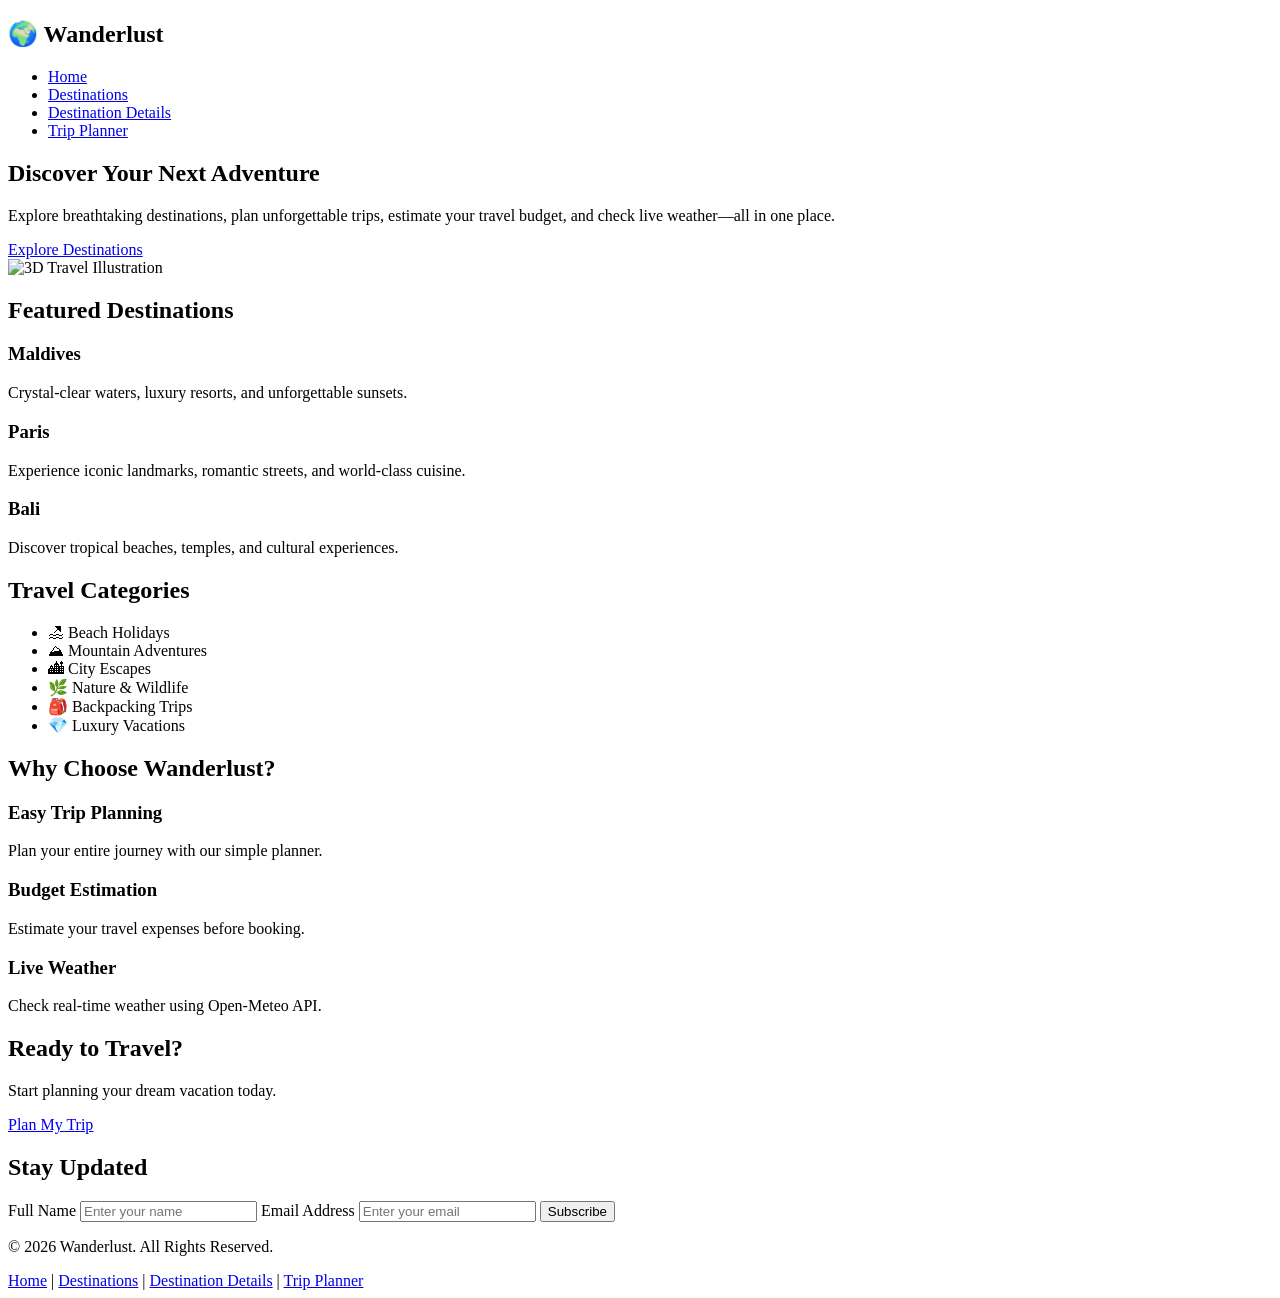
==== index.html @ df29d017 "updated the html files" ====
<!DOCTYPE html>
<html lang="en">
<head>
    <meta charset="UTF-8">
    <meta name="viewport" content="width=device-width, initial-scale=1.0">
    <title>Wanderlust | Home</title>

    <link rel="stylesheet" href="css/style.css">
    <link rel="stylesheet" href="css/home.css">
</head>

<body>

<header>
    <nav>
        <h2>🌍 Wanderlust</h2>

        <ul>
            <li><a href="index.html">Home</a></li>
            <li><a href="destinations.html">Destinations</a></li>
            <li><a href="destination.html">Destination Details</a></li>
            <li><a href="planner.html">Trip Planner</a></li>
        </ul>
    </nav>
</header>

<main>

    <!-- Hero Section -->

    <section id="hero">

        <div>

            <h1>Discover Your Next Adventure</h1>

            <p>
                Explore breathtaking destinations, plan unforgettable trips,
                estimate your travel budget, and check live weather—all in one place.
            </p>

            <a href="destinations.html">
                Explore Destinations
            </a>

        </div>

        <div>

            <!-- 3D Model Placeholder -->

            <img src="assets/images/travel-hero.png"
                alt="3D Travel Illustration">

        </div>

    </section>

    <!-- Featured Destinations -->

    <section>

        <h2>Featured Destinations</h2>

        <article>

            <h3>Maldives</h3>

            <p>
                Crystal-clear waters, luxury resorts, and unforgettable sunsets.
            </p>

        </article>

        <article>

            <h3>Paris</h3>

            <p>
                Experience iconic landmarks, romantic streets, and world-class cuisine.
            </p>

        </article>

        <article>

            <h3>Bali</h3>

            <p>
                Discover tropical beaches, temples, and cultural experiences.
            </p>

        </article>

    </section>

    <!-- Travel Categories -->

    <section>

        <h2>Travel Categories</h2>

        <ul>

            <li>🏖 Beach Holidays</li>

            <li>⛰ Mountain Adventures</li>

            <li>🏙 City Escapes</li>

            <li>🌿 Nature & Wildlife</li>

            <li>🎒 Backpacking Trips</li>

            <li>💎 Luxury Vacations</li>

        </ul>

    </section>

    <!-- Why Choose Wanderlust -->

    <section>

        <h2>Why Choose Wanderlust?</h2>

        <article>

            <h3>Easy Trip Planning</h3>

            <p>
                Plan your entire journey with our simple planner.
            </p>

        </article>

        <article>

            <h3>Budget Estimation</h3>

            <p>
                Estimate your travel expenses before booking.
            </p>

        </article>

        <article>

            <h3>Live Weather</h3>

            <p>
                Check real-time weather using Open-Meteo API.
            </p>

        </article>

    </section>

    <!-- Plan Your Trip -->

    <section>

        <h2>Ready to Travel?</h2>

        <p>
            Start planning your dream vacation today.
        </p>

        <a href="planner.html">
            Plan My Trip
        </a>

    </section>

    <!-- Newsletter -->

    <section>

        <h2>Stay Updated</h2>

        <form>

            <label for="name">
                Full Name
            </label>

            <input
                type="text"
                id="name"
                name="name"
                placeholder="Enter your name">

            <label for="email">
                Email Address
            </label>

            <input
                type="email"
                id="email"
                name="email"
                placeholder="Enter your email">

            <button type="submit">
                Subscribe
            </button>

        </form>

    </section>

</main>

<footer>

    <p>© 2026 Wanderlust. All Rights Reserved.</p>

    <nav>

        <a href="index.html">Home</a> |

        <a href="destinations.html">Destinations</a> |

        <a href="destination.html">Destination Details</a> |

        <a href="planner.html">Trip Planner</a>

    </nav>

</footer>

<script src="js/app.js"></script>

</body>
</html>
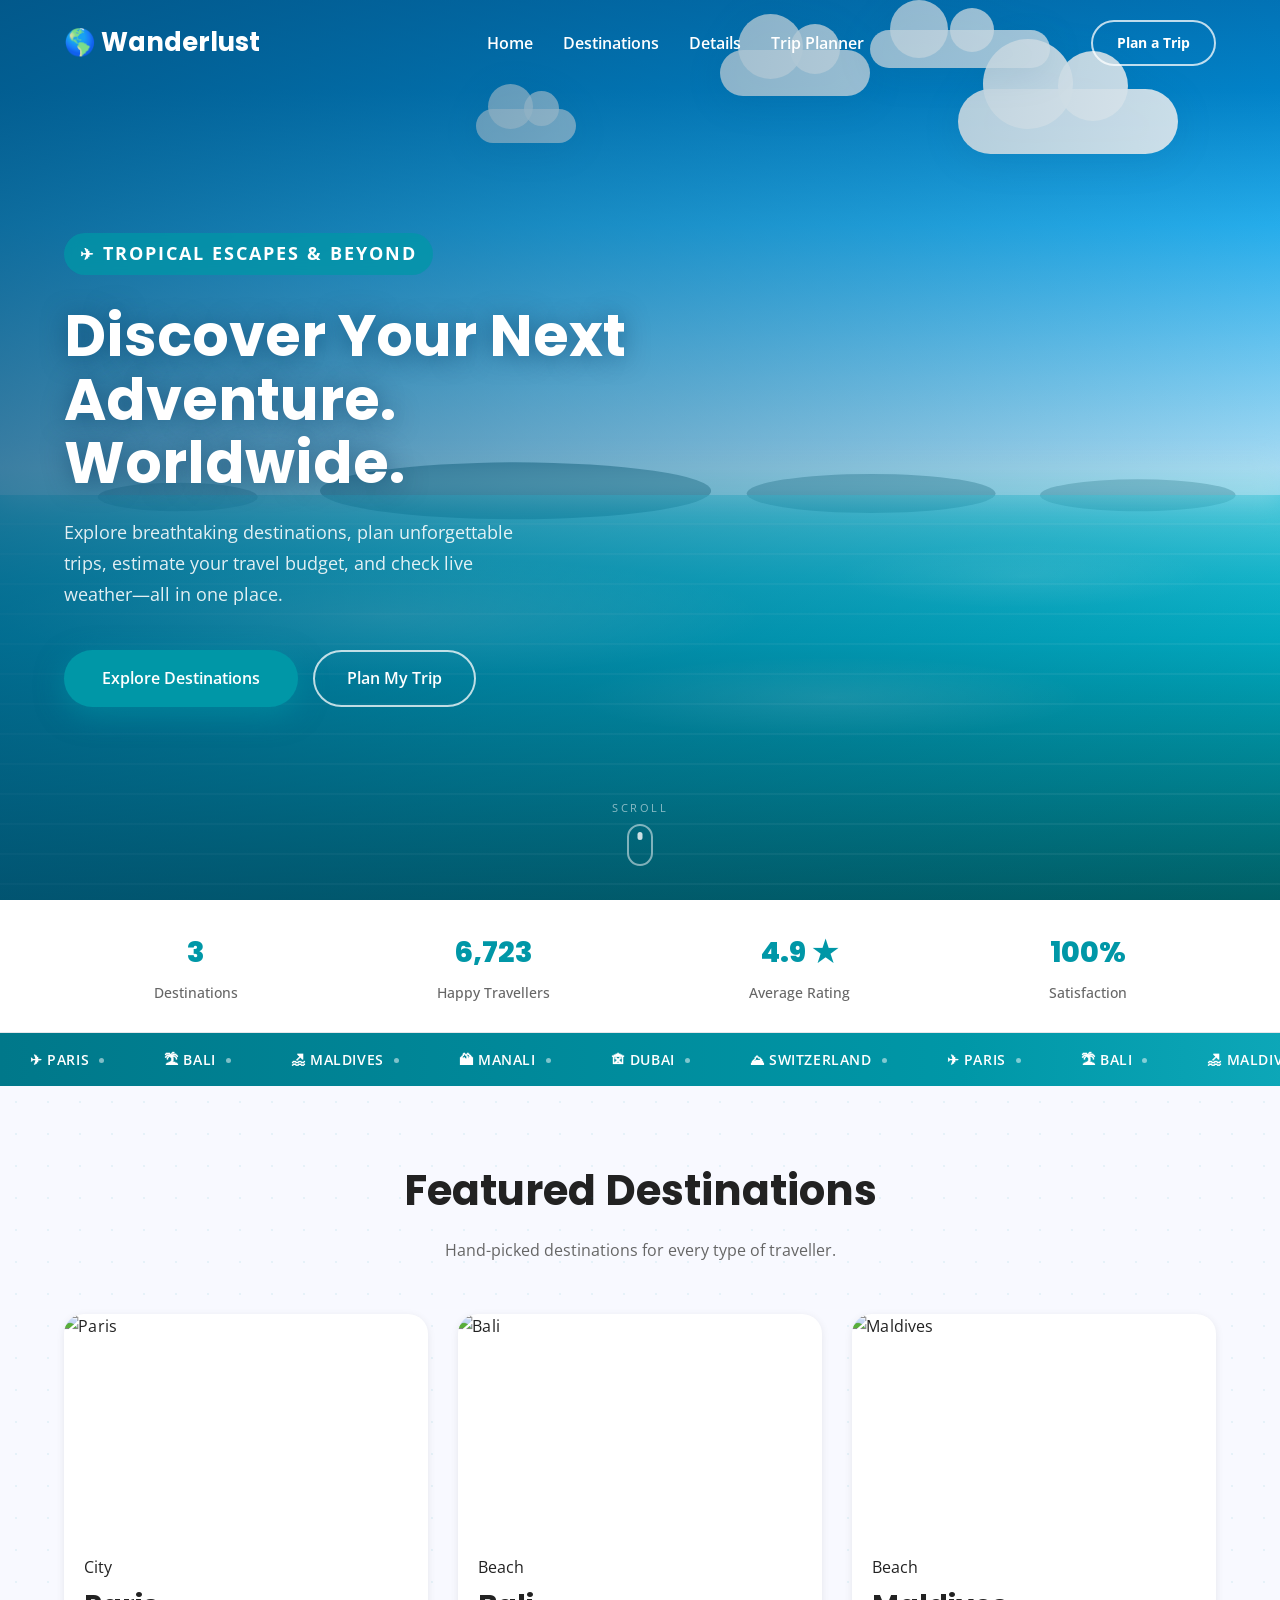
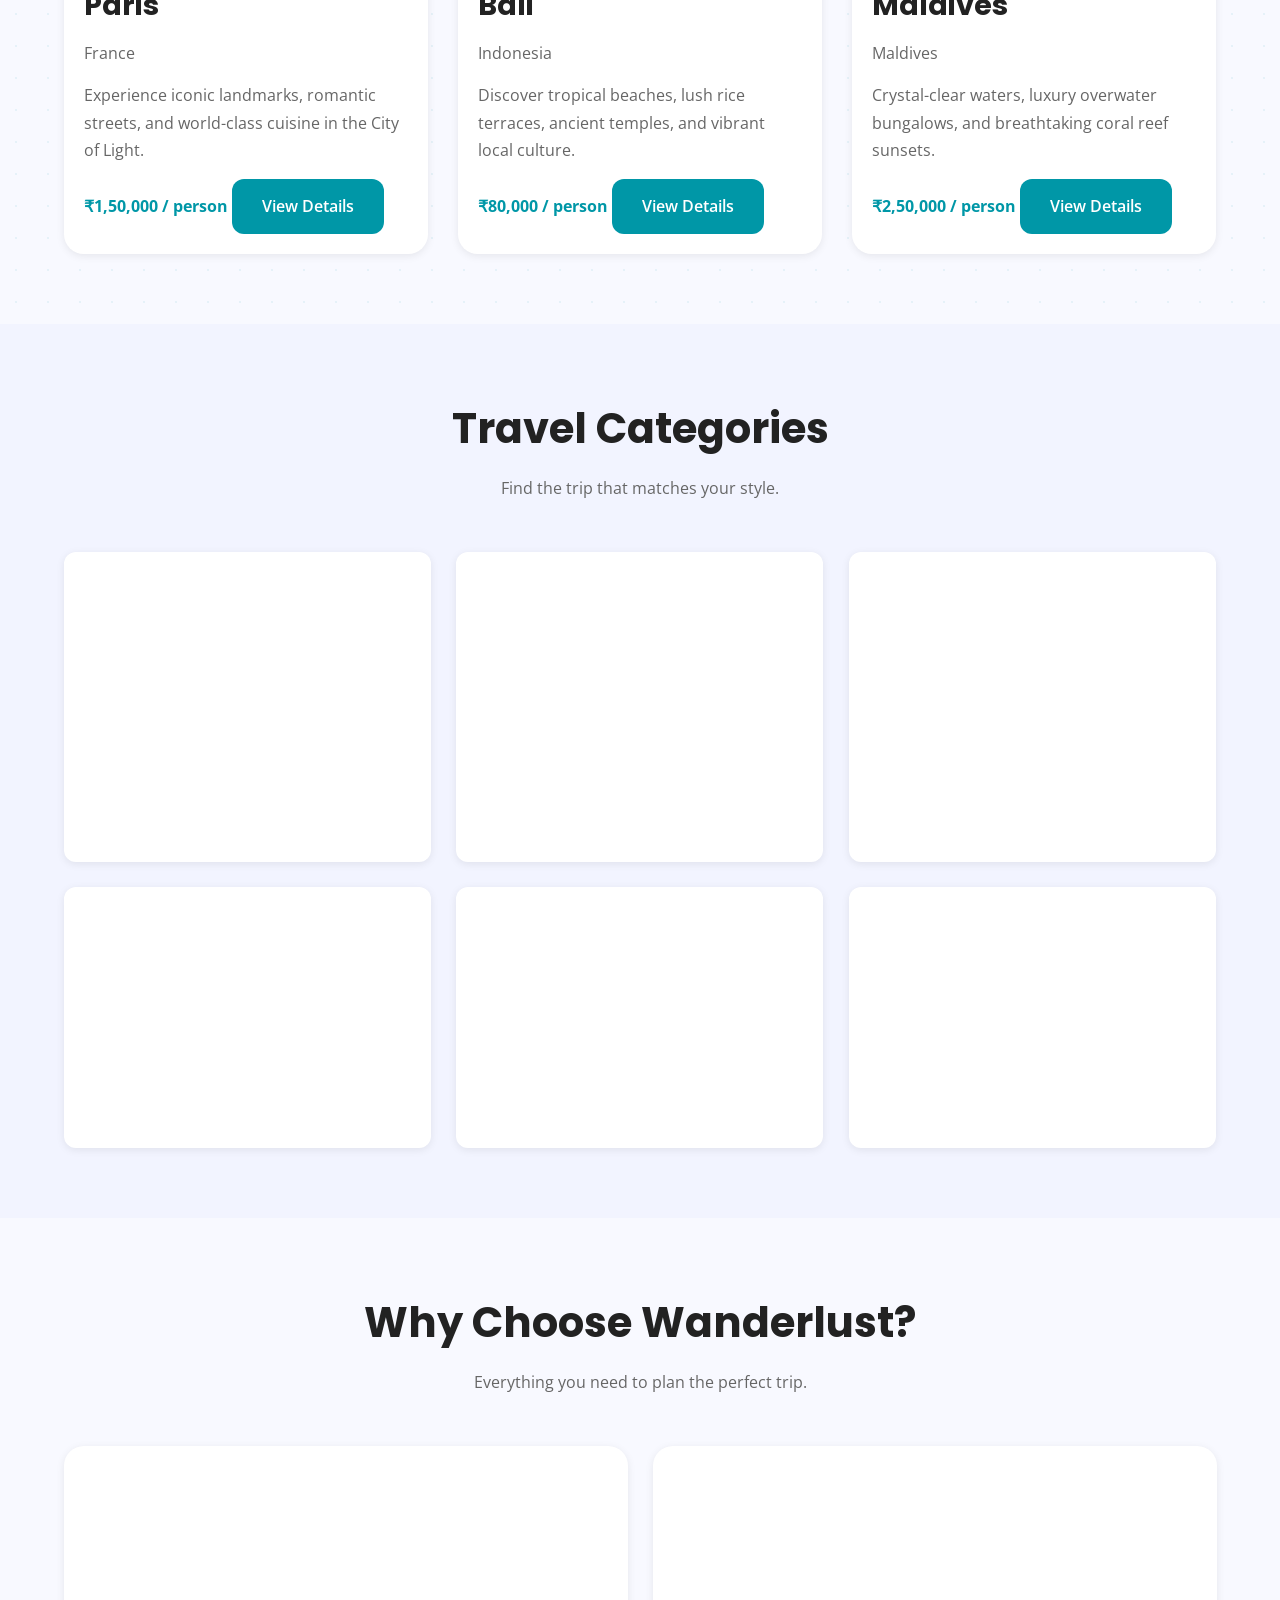
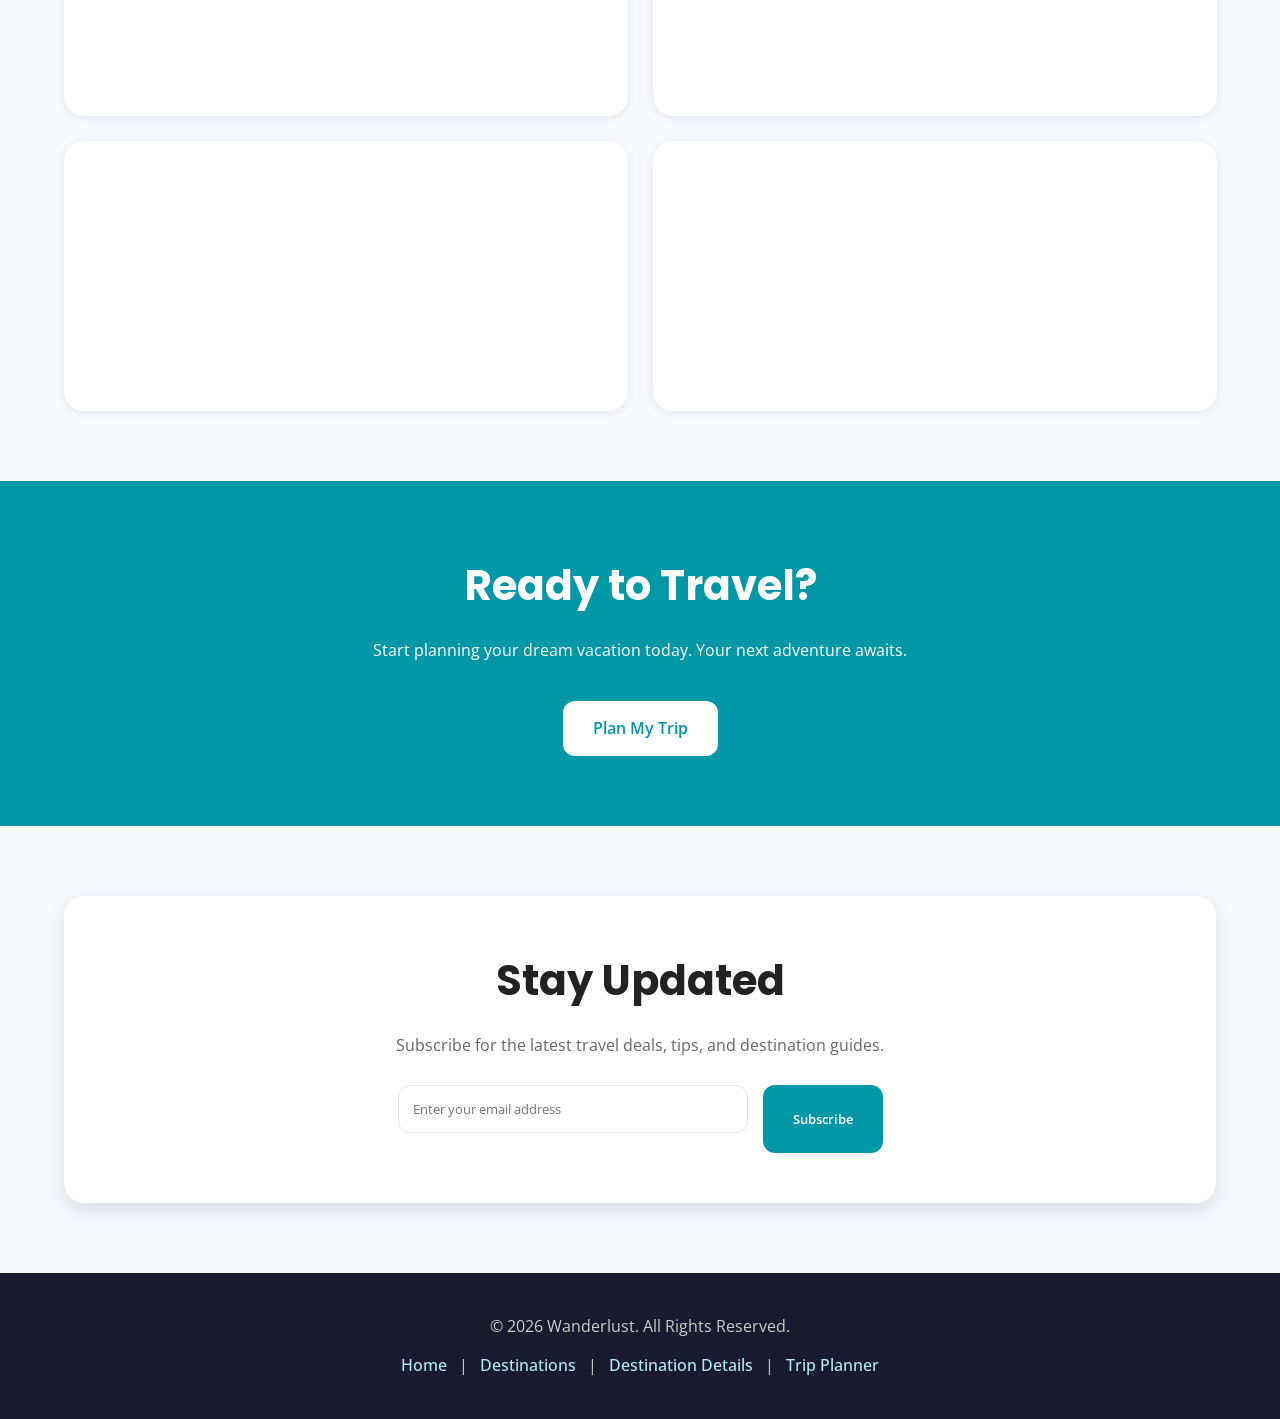
==== commit c4012615: "full website" ====
--- a/index.html
+++ b/index.html
@@ -1,234 +1,228 @@
-<!DOCTYPE html>
+﻿<!DOCTYPE html>
 <html lang="en">
 <head>
     <meta charset="UTF-8">
     <meta name="viewport" content="width=device-width, initial-scale=1.0">
     <title>Wanderlust | Home</title>
-
     <link rel="stylesheet" href="css/style.css">
     <link rel="stylesheet" href="css/home.css">
+    <link rel="stylesheet" href="css/3d-effects.css">
+    <link rel="stylesheet" href="css/travel-vibes.css">
+    <link rel="stylesheet" href="css/mobile.css">
 </head>
-
-<body>
-
-<header>
+<body class="home-page">
+
+<header id="mainHeader">
     <nav>
-        <h2>🌍 Wanderlust</h2>
-
-        <ul>
+        <h2>&#127758; Wanderlust</h2>
+        <ul class="nav-links" id="navLinks">
             <li><a href="index.html">Home</a></li>
             <li><a href="destinations.html">Destinations</a></li>
-            <li><a href="destination.html">Destination Details</a></li>
+            <li><a href="destination.html">Details</a></li>
             <li><a href="planner.html">Trip Planner</a></li>
         </ul>
+        <div class="nav-actions">
+            <a href="planner.html" class="nav-cta-btn">Plan a Trip</a>
+        </div>
+        <button class="nav-toggle" id="navToggle" aria-label="Open menu">
+            <span></span><span></span><span></span>
+        </button>
     </nav>
 </header>
 
 <main>
 
-    <!-- Hero Section -->
-
-    <section id="hero">
-
-        <div>
-
-            <h1>Discover Your Next Adventure</h1>
-
-            <p>
-                Explore breathtaking destinations, plan unforgettable trips,
-                estimate your travel budget, and check live weather—all in one place.
-            </p>
-
-            <a href="destinations.html">
-                Explore Destinations
-            </a>
-
-        </div>
-
-        <div>
-
-            <!-- 3D Model Placeholder -->
-
-            <img src="assets/images/travel-hero.png"
-                alt="3D Travel Illustration">
-
-        </div>
-
-    </section>
+    <!-- ===== HERO ===== -->
+    <section class="hero" id="hero">
+
+        <!-- CSS tropical scene layers -->
+        <div class="sky-clouds" aria-hidden="true">
+            <div class="cloud cl1"></div>
+            <div class="cloud cl2"></div>
+            <div class="cloud cl3"></div>
+            <div class="cloud cl4"></div>
+        </div>
+
+        <!-- Distant island silhouettes at horizon -->
+        <svg class="scene-mountains" viewBox="0 0 1440 80" preserveAspectRatio="xMidYMax meet" aria-hidden="true">
+            <ellipse cx="580"  cy="55" rx="220" ry="32" fill="#00546a" opacity="0.55"/>
+            <ellipse cx="980"  cy="58" rx="140" ry="22" fill="#00546a" opacity="0.45"/>
+            <ellipse cx="200"  cy="62" rx="90"  ry="16" fill="#00546a" opacity="0.40"/>
+            <ellipse cx="1280" cy="60" rx="110" ry="18" fill="#00546a" opacity="0.38"/>
+        </svg>
+
+        <div class="scene-ocean" aria-hidden="true"></div>
+        <div class="scene-horizon" aria-hidden="true"></div>
+        <div class="hero-overlay"></div>
+
+        <div class="container">
+            <div class="hero-content">
+                <p class="hero-eyebrow">Tropical Escapes &amp; Beyond</p>
+                <h1>Discover Your Next<br>Adventure. Worldwide.</h1>
+                <p class="hero-sub">
+                    Explore breathtaking destinations, plan unforgettable trips,
+                    estimate your travel budget, and check live weather&mdash;all in one place.
+                </p>
+                <div class="hero-buttons">
+                    <a href="destinations.html" class="btn">Explore Destinations</a>
+                    <a href="planner.html" class="btn-outline">Plan My Trip</a>
+                </div>
+            </div>
+        </div>
+        <div class="scroll-hint" aria-hidden="true">
+            <div class="scroll-dot"></div>
+        </div>
+    </section>
+
+    <!-- Stats bar -->
+    <div class="stats-bar">
+        <div class="container">
+            <div class="stat-item">
+                <strong data-target="6">6+</strong>
+                <span>Destinations</span>
+            </div>
+            <div class="stat-item">
+                <strong data-target="12400">12K+</strong>
+                <span>Happy Travellers</span>
+            </div>
+            <div class="stat-item">
+                <strong>4.9 &#9733;</strong>
+                <span>Average Rating</span>
+            </div>
+            <div class="stat-item">
+                <strong>100%</strong>
+                <span>Satisfaction</span>
+            </div>
+        </div>
+    </div>
+
+    <!-- Scrolling destination ticker -->
+    <div class="travel-ticker" aria-hidden="true">
+        <div class="ticker-track">
+            <span class="ticker-item">&#9992; PARIS<span class="ticker-dot"></span></span>
+            <span class="ticker-item">&#127965; BALI<span class="ticker-dot"></span></span>
+            <span class="ticker-item">&#127958; MALDIVES<span class="ticker-dot"></span></span>
+            <span class="ticker-item">&#127956; MANALI<span class="ticker-dot"></span></span>
+            <span class="ticker-item">&#127962; DUBAI<span class="ticker-dot"></span></span>
+            <span class="ticker-item">&#9968; SWITZERLAND<span class="ticker-dot"></span></span>
+            <span class="ticker-item">&#9992; PARIS<span class="ticker-dot"></span></span>
+            <span class="ticker-item">&#127965; BALI<span class="ticker-dot"></span></span>
+            <span class="ticker-item">&#127958; MALDIVES<span class="ticker-dot"></span></span>
+            <span class="ticker-item">&#127956; MANALI<span class="ticker-dot"></span></span>
+            <span class="ticker-item">&#127962; DUBAI<span class="ticker-dot"></span></span>
+            <span class="ticker-item">&#9968; SWITZERLAND<span class="ticker-dot"></span></span>
+        </div>
+    </div>
 
     <!-- Featured Destinations -->
-
-    <section>
-
-        <h2>Featured Destinations</h2>
-
-        <article>
-
-            <h3>Maldives</h3>
-
-            <p>
-                Crystal-clear waters, luxury resorts, and unforgettable sunsets.
-            </p>
-
-        </article>
-
-        <article>
-
-            <h3>Paris</h3>
-
-            <p>
-                Experience iconic landmarks, romantic streets, and world-class cuisine.
-            </p>
-
-        </article>
-
-        <article>
-
-            <h3>Bali</h3>
-
-            <p>
-                Discover tropical beaches, temples, and cultural experiences.
-            </p>
-
-        </article>
-
+    <section class="featured">
+        <div class="container">
+            <h2 class="section-title">Featured Destinations</h2>
+            <p class="section-subtitle">Hand-picked destinations for every type of traveller.</p>
+            <div class="destination-grid" id="featuredGrid">
+                <article class="destination-card">
+                    <div class="destination-content"><h3>Loading...</h3></div>
+                </article>
+            </div>
+        </div>
     </section>
 
     <!-- Travel Categories -->
-
-    <section>
-
-        <h2>Travel Categories</h2>
-
-        <ul>
-
-            <li>🏖 Beach Holidays</li>
-
-            <li>⛰ Mountain Adventures</li>
-
-            <li>🏙 City Escapes</li>
-
-            <li>🌿 Nature & Wildlife</li>
-
-            <li>🎒 Backpacking Trips</li>
-
-            <li>💎 Luxury Vacations</li>
-
-        </ul>
-
+    <section class="categories">
+        <div class="container">
+            <h2 class="section-title">Travel Categories</h2>
+            <p class="section-subtitle">Find the trip that matches your style.</p>
+            <div class="category-grid">
+                <div class="category-card"><div style="font-size:2.5rem;margin-bottom:15px">&#127958;</div><h3>Beach Holidays</h3><p>Sun, sand, and sea await you.</p></div>
+                <div class="category-card"><div style="font-size:2.5rem;margin-bottom:15px">&#9968;</div><h3>Mountain Adventures</h3><p>Conquer peaks and breathe fresh air.</p></div>
+                <div class="category-card"><div style="font-size:2.5rem;margin-bottom:15px">&#127961;</div><h3>City Escapes</h3><p>Explore vibrant urban cultures.</p></div>
+                <div class="category-card"><div style="font-size:2.5rem;margin-bottom:15px">&#127807;</div><h3>Nature &amp; Wildlife</h3><p>Connect with the natural world.</p></div>
+                <div class="category-card"><div style="font-size:2.5rem;margin-bottom:15px">&#127953;</div><h3>Backpacking Trips</h3><p>Travel light and explore more.</p></div>
+                <div class="category-card"><div style="font-size:2.5rem;margin-bottom:15px">&#128142;</div><h3>Luxury Vacations</h3><p>Indulge in world-class comfort.</p></div>
+            </div>
+        </div>
     </section>
 
     <!-- Why Choose Wanderlust -->
-
-    <section>
-
-        <h2>Why Choose Wanderlust?</h2>
-
-        <article>
-
-            <h3>Easy Trip Planning</h3>
-
-            <p>
-                Plan your entire journey with our simple planner.
-            </p>
-
-        </article>
-
-        <article>
-
-            <h3>Budget Estimation</h3>
-
-            <p>
-                Estimate your travel expenses before booking.
-            </p>
-
-        </article>
-
-        <article>
-
-            <h3>Live Weather</h3>
-
-            <p>
-                Check real-time weather using Open-Meteo API.
-            </p>
-
-        </article>
-
-    </section>
-
-    <!-- Plan Your Trip -->
-
-    <section>
-
-        <h2>Ready to Travel?</h2>
-
-        <p>
-            Start planning your dream vacation today.
-        </p>
-
-        <a href="planner.html">
-            Plan My Trip
-        </a>
-
+    <section class="features">
+        <div class="container">
+            <h2 class="section-title">Why Choose Wanderlust?</h2>
+            <p class="section-subtitle">Everything you need to plan the perfect trip.</p>
+            <div class="feature-grid">
+                <div class="feature-card"><div style="font-size:3rem;color:var(--primary);margin-bottom:20px">&#128506;</div><h3>Easy Trip Planning</h3><p>Plan your entire journey with our simple, intuitive planner.</p></div>
+                <div class="feature-card"><div style="font-size:3rem;color:var(--primary);margin-bottom:20px">&#128176;</div><h3>Budget Estimation</h3><p>Estimate travel expenses before booking anything.</p></div>
+                <div class="feature-card"><div style="font-size:3rem;color:var(--primary);margin-bottom:20px">&#127780;</div><h3>Live Weather</h3><p>Check real-time weather via Open-Meteo API before you go.</p></div>
+                <div class="feature-card"><div style="font-size:3rem;color:var(--primary);margin-bottom:20px">&#128269;</div><h3>Smart Filters</h3><p>Filter destinations by budget, type, and travel style.</p></div>
+            </div>
+        </div>
+    </section>
+
+    <!-- CTA -->
+    <section class="cta">
+        <div class="container">
+            <h2>Ready to Travel?</h2>
+            <p>Start planning your dream vacation today. Your next adventure awaits.</p>
+            <a href="planner.html" class="btn" style="background:white;color:var(--primary);">Plan My Trip</a>
+        </div>
     </section>
 
     <!-- Newsletter -->
-
-    <section>
-
-        <h2>Stay Updated</h2>
-
-        <form>
-
-            <label for="name">
-                Full Name
-            </label>
-
-            <input
-                type="text"
-                id="name"
-                name="name"
-                placeholder="Enter your name">
-
-            <label for="email">
-                Email Address
-            </label>
-
-            <input
-                type="email"
-                id="email"
-                name="email"
-                placeholder="Enter your email">
-
-            <button type="submit">
-                Subscribe
-            </button>
-
-        </form>
-
+    <section class="newsletter">
+        <div class="container">
+            <div class="newsletter-box">
+                <h2>Stay Updated</h2>
+                <p>Subscribe for the latest travel deals, tips, and destination guides.</p>
+                <form id="newsletterForm">
+                    <input type="email" placeholder="Enter your email address" required>
+                    <button type="submit" class="btn">Subscribe</button>
+                </form>
+            </div>
+        </div>
     </section>
 
 </main>
 
 <footer>
-
-    <p>© 2026 Wanderlust. All Rights Reserved.</p>
-
-    <nav>
-
-        <a href="index.html">Home</a> |
-
-        <a href="destinations.html">Destinations</a> |
-
-        <a href="destination.html">Destination Details</a> |
-
-        <a href="planner.html">Trip Planner</a>
-
-    </nav>
-
+    <div class="container">
+        <p>&copy; 2026 Wanderlust. All Rights Reserved.</p>
+        <nav>
+            <a href="index.html">Home</a> |
+            <a href="destinations.html">Destinations</a> |
+            <a href="destination.html">Destination Details</a> |
+            <a href="planner.html">Trip Planner</a>
+        </nav>
+    </div>
 </footer>
 
 <script src="js/app.js"></script>
+<script src="js/3d-effects.js"></script>
+<script>
+  /* Transparent-to-solid nav on scroll */
+  const hdr = document.getElementById('mainHeader');
+  window.addEventListener('scroll', () => {
+    hdr.classList.toggle('nav-solid', window.scrollY > 60);
+  }, { passive: true });
+
+  /* Mobile nav toggle */
+  (function() {
+    var toggle = document.getElementById('navToggle');
+    var links  = document.getElementById('navLinks');
+    if (!toggle || !links) return;
+    toggle.addEventListener('click', function() {
+      var open = links.classList.toggle('mobile-open');
+      toggle.classList.toggle('open', open);
+      document.body.style.overflow = open ? 'hidden' : '';
+      toggle.setAttribute('aria-label', open ? 'Close menu' : 'Open menu');
+    });
+    links.addEventListener('click', function(e) {
+      if (e.target.tagName === 'A') {
+        links.classList.remove('mobile-open');
+        toggle.classList.remove('open');
+        document.body.style.overflow = '';
+      }
+    });
+  })();
+</script>
 
 </body>
-</html>+</html>
--- a/css/style.css
+++ b/css/style.css
@@ -0,0 +1,443 @@
+/* ==========================================
+   WANDERLUST - STYLE.CSS (PART 1)
+   Shared Design System
+   ========================================== */
+
+/* ==========================================
+   GOOGLE FONTS
+   ========================================== */
+
+@import url('https://fonts.googleapis.com/css2?family=Poppins:wght@300;400;500;600;700;800&family=Open+Sans:wght@400;500;600;700&display=swap');
+
+/* ==========================================
+   CSS VARIABLES
+   ========================================== */
+
+:root{
+
+    /* Primary Colors */
+    --primary:#6C63FF;
+    --primary-dark:#5146E5;
+    --secondary:#9F94FF;
+    --accent:#D8D4FF;
+
+    /* Background Colors */
+    --bg:#F8F9FF;
+    --surface:#FFFFFF;
+    --surface-light:#F2F4FF;
+
+    /* Text */
+    --text:#222222;
+    --text-light:#666666;
+    --text-white:#FFFFFF;
+
+    /* Status */
+    --success:#28A745;
+    --warning:#FFC107;
+    --danger:#DC3545;
+
+    /* Border */
+    --border:#E5E7EB;
+
+    /* Border Radius */
+    --radius-sm:8px;
+    --radius-md:12px;
+    --radius-lg:20px;
+    --radius-xl:30px;
+
+    /* Shadows */
+    --shadow-sm:0 2px 8px rgba(0,0,0,.08);
+    --shadow-md:0 8px 20px rgba(0,0,0,.12);
+    --shadow-lg:0 15px 35px rgba(0,0,0,.18);
+
+    /* Spacing */
+    --space-xs:.5rem;
+    --space-sm:1rem;
+    --space-md:1.5rem;
+    --space-lg:2.5rem;
+    --space-xl:5rem;
+
+    /* Transition */
+    --transition:.3s ease;
+}
+
+/* ==========================================
+   GLOBAL RESET
+   ========================================== */
+
+*{
+    margin:0;
+    padding:0;
+    box-sizing:border-box;
+}
+
+html{
+    scroll-behavior:smooth;
+}
+
+body{
+    font-family:'Open Sans',sans-serif;
+    background:var(--bg);
+    color:var(--text);
+    line-height:1.7;
+}
+
+img{
+    display:block;
+    width:100%;
+    max-width:100%;
+}
+
+a{
+    text-decoration:none;
+    color:inherit;
+    transition:var(--transition);
+}
+
+ul{
+    list-style:none;
+}
+
+button,
+input,
+textarea,
+select{
+    font-family:inherit;
+    outline:none;
+}
+
+section{
+    padding:80px 0;
+}
+
+/* ==========================================
+   CONTAINER
+   ========================================== */
+
+.container{
+    width:90%;
+    max-width:1200px;
+    margin:auto;
+}
+
+/* ==========================================
+   TYPOGRAPHY
+   ========================================== */
+
+h1,
+h2,
+h3,
+h4,
+h5,
+h6{
+    font-family:'Poppins',sans-serif;
+    color:var(--text);
+    margin-bottom:1rem;
+    font-weight:700;
+}
+
+h1{
+    font-size:3.5rem;
+}
+
+h2{
+    font-size:2.6rem;
+}
+
+h3{
+    font-size:1.8rem;
+}
+
+h4{
+    font-size:1.4rem;
+}
+
+p{
+    color:var(--text-light);
+    margin-bottom:1rem;
+}
+
+.section-title{
+    text-align:center;
+    margin-bottom:10px;
+}
+
+.section-subtitle{
+    text-align:center;
+    color:var(--text-light);
+    margin-bottom:50px;
+}
+
+/* ==========================================
+   BUTTONS
+   ========================================== */
+
+.btn{
+    display:inline-block;
+    padding:14px 30px;
+    border:none;
+    border-radius:var(--radius-md);
+    background:var(--primary);
+    color:var(--text-white);
+    font-weight:600;
+    cursor:pointer;
+    transition:var(--transition);
+}
+
+.btn:hover{
+    background:var(--primary-dark);
+    transform:translateY(-3px);
+    box-shadow:var(--shadow-md);
+}
+
+.btn-outline{
+    display:inline-block;
+    padding:14px 30px;
+    border:2px solid var(--primary);
+    border-radius:var(--radius-md);
+    color:var(--primary);
+    background:transparent;
+    transition:var(--transition);
+    font-weight:600;
+}
+
+.btn-outline:hover{
+    background:var(--primary);
+    color:white;
+}
+
+/* ==========================================
+   FORMS
+   ========================================== */
+
+label{
+    display:block;
+    margin-bottom:8px;
+    font-weight:600;
+}
+
+input,
+select,
+textarea{
+    width:100%;
+    padding:14px;
+    border:1px solid var(--border);
+    border-radius:var(--radius-md);
+    margin-bottom:20px;
+    transition:var(--transition);
+}
+
+textarea{
+    resize:vertical;
+}
+
+input:focus,
+select:focus,
+textarea:focus{
+    border-color:var(--primary);
+    box-shadow:0 0 10px rgba(108,99,255,.20);
+}
+
+/* ==========================================
+   UTILITY CLASSES
+   ========================================== */
+
+.text-center{
+    text-align:center;
+}
+
+.flex{
+    display:flex;
+    align-items:center;
+}
+
+.flex-between{
+    display:flex;
+    justify-content:space-between;
+    align-items:center;
+}
+
+.flex-center{
+    display:flex;
+    justify-content:center;
+    align-items:center;
+}
+
+.grid{
+    display:grid;
+    gap:30px;
+}
+
+.grid-2{
+    grid-template-columns:repeat(auto-fit,minmax(300px,1fr));
+}
+
+.grid-3{
+    grid-template-columns:repeat(auto-fit,minmax(250px,1fr));
+}
+
+.grid-4{
+    grid-template-columns:repeat(auto-fit,minmax(220px,1fr));
+}
+
+/* Margin */
+
+.mt-1{margin-top:10px;}
+.mt-2{margin-top:20px;}
+.mt-3{margin-top:30px;}
+.mt-4{margin-top:40px;}
+
+.mb-1{margin-bottom:10px;}
+.mb-2{margin-bottom:20px;}
+.mb-3{margin-bottom:30px;}
+.mb-4{margin-bottom:40px;}
+
+/* Padding */
+
+.pt-1{padding-top:10px;}
+.pt-2{padding-top:20px;}
+.pt-3{padding-top:30px;}
+.pt-4{padding-top:40px;}
+
+.pb-1{padding-bottom:10px;}
+.pb-2{padding-bottom:20px;}
+.pb-3{padding-bottom:30px;}
+.pb-4{padding-bottom:40px;}
+
+/* ==========================================
+   HEADER & NAV
+   ========================================== */
+
+header {
+    position: sticky;
+    top: 0;
+    z-index: 1000;
+    background: white;
+    box-shadow: var(--shadow-sm);
+}
+
+header nav {
+    display: flex;
+    align-items: center;
+    justify-content: space-between;
+    width: 90%;
+    max-width: 1200px;
+    margin: auto;
+    padding: 20px 0;
+}
+
+header nav h2 {
+    color: var(--primary);
+    font-size: 1.6rem;
+    margin-bottom: 0;
+    flex-shrink: 0;
+}
+
+header nav ul,
+header nav ul.nav-links {
+    display: flex;
+    gap: 30px;
+    flex: 1;
+    justify-content: center;
+}
+
+header nav a {
+    font-weight: 600;
+    color: var(--text);
+    transition: var(--transition);
+}
+
+header nav a:hover {
+    color: var(--primary);
+}
+
+/* ==========================================
+   FOOTER
+   ========================================== */
+
+footer {
+    background: #1a1a2e;
+    color: #ccc;
+    text-align: center;
+    padding: 40px 0;
+}
+
+footer p { color: #ccc; margin-bottom: 12px; }
+
+footer nav { display: block; }
+
+footer nav a {
+    color: var(--accent);
+    font-weight: 500;
+    margin: 0 8px;
+    transition: var(--transition);
+}
+
+footer nav a:hover { color: white; }
+
+/* ==========================================
+   LIGHTBOX
+   ========================================== */
+
+.lightbox {
+    display: none;
+    position: fixed;
+    inset: 0;
+    background: rgba(0,0,0,.88);
+    z-index: 9999;
+    justify-content: center;
+    align-items: center;
+}
+
+.lightbox.active { display: flex; }
+
+.lightbox-inner {
+    position: relative;
+    max-width: 90vw;
+    max-height: 90vh;
+}
+
+.lightbox-inner img {
+    max-width: 90vw;
+    max-height: 85vh;
+    border-radius: var(--radius-md);
+    object-fit: contain;
+}
+
+.lightbox-close {
+    position: absolute;
+    top: -14px;
+    right: -14px;
+    width: 36px;
+    height: 36px;
+    background: white;
+    border: none;
+    border-radius: 50%;
+    font-size: 1.2rem;
+    cursor: pointer;
+    display: flex;
+    align-items: center;
+    justify-content: center;
+    font-weight: 700;
+}
+
+/* ==========================================
+   GALLERY THUMB (detail page)
+   ========================================== */
+
+.gallery-thumb {
+    cursor: pointer;
+    transition: var(--transition);
+    border-radius: var(--radius-md);
+}
+
+.gallery-thumb:hover { transform: scale(1.04); }
+
+/* ==========================================
+   RESPONSIVE NAV
+   ========================================== */
+
+@media(max-width: 768px) {
+    header nav { flex-direction: column; gap: 15px; }
+    header nav ul { gap: 15px; flex-wrap: wrap; justify-content: center; }
+}
--- a/css/home.css
+++ b/css/home.css
@@ -0,0 +1,297 @@
+/* ==========================================
+   HOME PAGE STYLES
+   home.css
+   ========================================== */
+
+/* ---------- Hero Section ---------- */
+
+.hero {
+    padding: 80px 0;
+    background: linear-gradient(135deg, #f8f9ff, #ede9ff);
+}
+
+.hero .container {
+    display: flex;
+    align-items: center;
+    justify-content: space-between;
+    gap: 50px;
+    flex-wrap: wrap;
+}
+
+.hero-content {
+    flex: 1;
+    min-width: 320px;
+}
+
+.hero-content h1 {
+    font-size: 3.2rem;
+    color: var(--primary);
+    margin-bottom: 20px;
+}
+
+.hero-content p {
+    font-size: 1.1rem;
+    margin-bottom: 30px;
+}
+
+.hero-buttons {
+    display: flex;
+    gap: 15px;
+    flex-wrap: wrap;
+}
+
+.hero-image {
+    flex: 1;
+    min-width: 300px;
+}
+
+.hero-image img {
+    width: 100%;
+    animation: float 4s ease-in-out infinite;
+}
+
+/* ---------- Featured Destinations ---------- */
+
+.featured {
+    padding: 80px 0;
+}
+
+.destination-grid {
+    display: grid;
+    grid-template-columns: repeat(auto-fit, minmax(280px,1fr));
+    gap: 30px;
+}
+
+.destination-card {
+    background: var(--surface);
+    border-radius: var(--radius-lg);
+    overflow: hidden;
+    box-shadow: var(--shadow-sm);
+    transition: var(--transition);
+}
+
+.destination-card:hover {
+    transform: translateY(-8px);
+    box-shadow: var(--shadow-lg);
+}
+
+.destination-card img {
+    width: 100%;
+    height: 220px;
+    object-fit: cover;
+}
+
+.destination-content {
+    padding: 20px;
+}
+
+.destination-content h3 {
+    margin-bottom: 10px;
+}
+
+.destination-content p {
+    margin-bottom: 15px;
+}
+
+.destination-content .price {
+    color: var(--primary);
+    font-weight: 700;
+}
+
+/* ---------- Categories ---------- */
+
+.categories {
+    padding: 80px 0;
+    background: var(--surface-light);
+}
+
+.category-grid {
+    display: grid;
+    grid-template-columns: repeat(auto-fit,minmax(220px,1fr));
+    gap: 25px;
+}
+
+.category-card {
+    background: white;
+    text-align: center;
+    padding: 35px 20px;
+    border-radius: var(--radius-md);
+    transition: var(--transition);
+    box-shadow: var(--shadow-sm);
+}
+
+.category-card:hover {
+    background: var(--primary);
+    color: white;
+    transform: translateY(-6px);
+}
+
+.category-card i {
+    font-size: 2.5rem;
+    margin-bottom: 15px;
+    color: var(--primary);
+}
+
+.category-card:hover i,
+.category-card:hover p,
+.category-card:hover h3 {
+    color: white;
+}
+
+/* ---------- Why Choose Us ---------- */
+
+.features {
+    padding: 80px 0;
+}
+
+.feature-grid {
+    display: grid;
+    grid-template-columns: repeat(auto-fit,minmax(250px,1fr));
+    gap: 25px;
+}
+
+.feature-card {
+    background: white;
+    padding: 30px;
+    border-radius: var(--radius-lg);
+    box-shadow: var(--shadow-sm);
+    text-align: center;
+    transition: var(--transition);
+}
+
+.feature-card:hover {
+    transform: translateY(-8px);
+}
+
+.feature-card i {
+    font-size: 3rem;
+    color: var(--primary);
+    margin-bottom: 20px;
+}
+
+/* ---------- Call To Action ---------- */
+
+.cta {
+    padding: 90px 0;
+    background: var(--primary);
+    color: white;
+    text-align: center;
+}
+
+.cta h2,
+.cta p {
+    color: white;
+}
+
+.cta .btn {
+    margin-top: 20px;
+}
+
+/* ---------- Newsletter ---------- */
+
+.newsletter {
+    padding: 80px 0;
+}
+
+.newsletter-box {
+    background: white;
+    border-radius: var(--radius-lg);
+    padding: 50px;
+    box-shadow: var(--shadow-md);
+    text-align: center;
+}
+
+.newsletter form {
+    margin-top: 25px;
+    display: flex;
+    justify-content: center;
+    gap: 15px;
+    flex-wrap: wrap;
+}
+
+.newsletter input {
+    width: 350px;
+    padding: 14px;
+    border: 1px solid var(--border);
+    border-radius: var(--radius-md);
+}
+
+.newsletter input:focus {
+    outline: none;
+    border-color: var(--primary);
+}
+
+/* ---------- Animations ---------- */
+
+@keyframes float {
+
+    0% {
+        transform: translateY(0px);
+    }
+
+    50% {
+        transform: translateY(-12px);
+    }
+
+    100% {
+        transform: translateY(0px);
+    }
+
+}
+
+/* ---------- Responsive ---------- */
+
+@media(max-width:992px){
+
+.hero .container{
+flex-direction:column;
+text-align:center;
+}
+
+.hero-buttons{
+justify-content:center;
+}
+
+.hero-content h1{
+font-size:2.6rem;
+}
+
+}
+
+@media(max-width:768px){
+
+.hero{
+padding:60px 0;
+}
+
+.hero-content h1{
+font-size:2.2rem;
+}
+
+.newsletter input{
+width:100%;
+}
+
+.destination-grid,
+.category-grid,
+.feature-grid{
+grid-template-columns:1fr;
+}
+
+}
+
+@media(max-width:480px){
+
+.hero-content h1{
+font-size:1.8rem;
+}
+
+.hero-content p{
+font-size:1rem;
+}
+
+.newsletter-box{
+padding:30px 20px;
+}
+
+}
--- a/css/3d-effects.css
+++ b/css/3d-effects.css
@@ -0,0 +1,268 @@
+﻿/* ==========================================
+   3D EFFECTS — 3d-effects.css
+   ========================================== */
+
+/* ==========================================
+   SCROLL REVEAL — 3D entrance
+   ========================================== */
+
+.reveal-3d {
+  opacity: 0;
+  transform: perspective(900px) translateZ(-80px) translateY(40px);
+  transition: opacity 0.65s ease var(--delay,0s),
+              transform 0.65s cubic-bezier(0.23,1,0.32,1) var(--delay,0s);
+}
+.reveal-3d.revealed {
+  opacity: 1;
+  transform: perspective(900px) translateZ(0) translateY(0);
+}
+
+/* ==========================================
+   DESTINATION CARD — 3D tilt + depth
+   ========================================== */
+
+.destination-card {
+  transform-style: preserve-3d;
+  will-change: transform;
+}
+.destination-card img {
+  transform: translateZ(8px) scale(1.01);
+  transition: transform 0.4s ease;
+}
+.destination-card:hover img {
+  transform: translateZ(20px) scale(1.04);
+}
+.destination-card .destination-content {
+  transform: translateZ(5px);
+}
+
+/* ==========================================
+   HERO — 3D Destination Card Showcase
+   ========================================== */
+
+.showcase-scene {
+  perspective: 1400px;
+  width: 380px;
+  height: 440px;
+  position: relative;
+  transform-style: preserve-3d;
+  margin: auto;
+}
+
+/* Individual floating cards */
+.showcase-card {
+  position: absolute;
+  width: 220px;
+  border-radius: 22px;
+  overflow: hidden;
+  background: white;
+  box-shadow: 0 25px 60px rgba(0,0,0,0.22);
+  transform-style: preserve-3d;
+  transition: transform 0.4s cubic-bezier(0.23,1,0.32,1);
+  cursor: pointer;
+}
+.showcase-card:hover {
+  transform: var(--hover-t) !important;
+  z-index: 10;
+}
+
+/* Card background images (gradient stands in for real photos) */
+.sc-img {
+  height: 145px;
+  width: 100%;
+}
+.sc-img1 { background: linear-gradient(135deg,#667eea 0%,#764ba2 100%); }
+.sc-img2 { background: linear-gradient(135deg,#43e97b 0%,#38f9d7 100%); }
+.sc-img3 { background: linear-gradient(135deg,#4facfe 0%,#00f2fe 100%); }
+.sc-img4 { background: linear-gradient(135deg,#f093fb 0%,#f5576c 100%); }
+
+/* Overlay shimmer on card image */
+.sc-img::after {
+  content: '';
+  position: absolute;
+  inset: 0;
+  background: linear-gradient(160deg, rgba(255,255,255,0.18) 0%, transparent 60%);
+}
+
+.sc-meta {
+  padding: 14px 16px 6px;
+  transform-style: preserve-3d;
+}
+.sc-badge {
+  display: inline-block;
+  background: var(--accent);
+  color: var(--primary);
+  font-size: .7rem;
+  font-weight: 700;
+  padding: 3px 10px;
+  border-radius: 50px;
+  margin-bottom: 6px;
+}
+.sc-meta h4 {
+  font-size: 1.05rem;
+  margin-bottom: 2px;
+  color: var(--text);
+  transform: translateZ(6px);
+}
+.sc-meta p {
+  font-size: .78rem;
+  color: var(--text-light);
+  margin-bottom: 0;
+}
+.sc-price {
+  padding: 8px 16px 14px;
+  font-weight: 800;
+  color: var(--primary);
+  font-size: .95rem;
+}
+
+/* Card positions in 3D space */
+.sc1 {
+  top: 10px; left: 50%; transform: translateX(-50%) rotateY(-18deg) rotateX(6deg) translateZ(60px);
+  --hover-t: translateX(-50%) rotateY(-18deg) rotateX(6deg) translateZ(90px) scale(1.04);
+  z-index: 4;
+}
+.sc2 {
+  top: 80px; left: 5%; transform: rotateY(8deg) rotateX(-4deg) translateZ(20px);
+  --hover-t: rotateY(8deg) rotateX(-4deg) translateZ(60px) scale(1.04);
+  z-index: 3;
+}
+.sc3 {
+  top: 180px; left: 40%; transform: translateX(-30%) rotateY(-10deg) rotateX(4deg) translateZ(0px);
+  --hover-t: translateX(-30%) rotateY(-10deg) rotateX(4deg) translateZ(40px) scale(1.04);
+  z-index: 2;
+}
+.sc4 {
+  top: 60px; right: 0; transform: rotateY(20deg) rotateX(8deg) translateZ(-30px);
+  --hover-t: rotateY(20deg) rotateX(8deg) translateZ(20px) scale(1.04);
+  z-index: 1;
+  opacity: 0.85;
+}
+
+/* Floating accent tags */
+.sc-accent {
+  position: absolute;
+  background: white;
+  border-radius: 50px;
+  padding: 8px 14px;
+  font-size: .82rem;
+  font-weight: 700;
+  box-shadow: 0 8px 24px rgba(0,0,0,0.14);
+  white-space: nowrap;
+  animation: floatChip 3s ease-in-out infinite;
+  z-index: 20;
+}
+.ac1 { top: -12px; right: 20px;  animation-delay: 0s;   font-size: 1.6rem; background: transparent; box-shadow: none; }
+.ac2 { bottom: 10px; right: -10px; animation-delay: 1s; color: var(--primary); }
+.ac3 { bottom: 60px; left: -5px;  animation-delay: 1.8s; color: var(--success); }
+
+/* ==========================================
+   HERO SECTION — 3D bg blobs + depth
+   ========================================== */
+
+.hero {
+  overflow: hidden;
+  position: relative;
+}
+.hero-3d-bg {
+  position: absolute;
+  inset: 0;
+  z-index: 0;
+  overflow: hidden;
+  pointer-events: none;
+}
+.hero-3d-bg .blob {
+  position: absolute;
+  border-radius: 50%;
+  opacity: 0.16;
+  filter: blur(65px);
+  animation: blobFloat 9s ease-in-out infinite;
+}
+.blob1 { width:380px; height:380px; background:var(--primary); top:-100px; right:2%;   animation-delay:0s; }
+.blob2 { width:270px; height:270px; background:#9f94ff;         bottom:0;   right:28%;  animation-delay:2.5s; }
+.blob3 { width:220px; height:220px; background:#D8D4FF;         top:35%;    left:2%;    animation-delay:5s; }
+.hero .container { position: relative; z-index: 1; }
+
+/* ==========================================
+   FEATURE / CATEGORY / TIP CARDS
+   ========================================== */
+
+.feature-card,
+.category-card,
+.tip-card {
+  transform-style: preserve-3d;
+  will-change: transform;
+  transition: transform 0.3s cubic-bezier(0.23,1,0.32,1), box-shadow 0.3s ease;
+}
+.feature-card:hover   { transform: perspective(800px) rotateX(-6deg) translateZ(12px); }
+.category-card:hover  { transform: perspective(800px) rotateX(-8deg) rotateY(4deg) translateZ(10px) !important; }
+.tip-card:hover       { transform: perspective(800px) rotateY(-6deg) translateZ(10px); }
+
+/* ==========================================
+   WEATHER / FORM CARDS
+   ========================================== */
+
+.weather-card {
+  transform-style: preserve-3d;
+  transition: transform 0.4s ease;
+}
+.weather-card:hover {
+  transform: perspective(800px) rotateX(-5deg) rotateY(3deg) translateZ(8px);
+}
+.form-card {
+  transform-style: preserve-3d;
+  transition: transform 0.35s ease, box-shadow 0.35s ease;
+}
+.form-card:hover {
+  transform: perspective(1000px) rotateX(-3deg) translateZ(6px);
+  box-shadow: 0 20px 50px rgba(108,99,255,0.18);
+}
+
+/* ==========================================
+   BANNER — detail page parallax depth
+   ========================================== */
+
+.destination-banner { transform-style: preserve-3d; }
+.banner-content {
+  transform: translateZ(40px);
+  text-shadow: 0 4px 20px rgba(0,0,0,0.5);
+}
+
+/* ==========================================
+   KEYFRAMES
+   ========================================== */
+
+@keyframes floatChip {
+  0%,100% { transform: translateY(0); }
+  50%      { transform: translateY(-9px); }
+}
+@keyframes blobFloat {
+  0%,100% { transform: scale(1) translate(0,0); }
+  33%      { transform: scale(1.12) translate(22px,-18px); }
+  66%      { transform: scale(0.94) translate(-12px,12px); }
+}
+
+/* ==========================================
+   RESPONSIVE
+   ========================================== */
+
+@media(max-width: 900px) {
+  .showcase-scene { width:300px; height:360px; }
+  .showcase-card  { width:180px; }
+  .sc-img         { height:115px; }
+  .sc-accent      { display:none; }
+}
+@media(max-width: 768px) {
+  .showcase-scene { display:none; }
+  .reveal-3d {
+    transform: translateY(30px);
+    transition: opacity 0.5s ease var(--delay,0s), transform 0.5s ease var(--delay,0s);
+  }
+  .feature-card:hover,
+  .category-card:hover,
+  .tip-card:hover { transform: translateY(-6px); }
+}
+@media(prefers-reduced-motion: reduce) {
+  .sc-accent, .blob { animation: none !important; }
+  .reveal-3d        { transition: none !important; }
+}
--- a/css/travel-vibes.css
+++ b/css/travel-vibes.css
@@ -0,0 +1,455 @@
+﻿/* ==========================================
+   TRAVEL VIBES — travel-vibes.css (v4 Tropical)
+   ========================================== */
+
+/* ==========================================
+   COLOR SCHEME — tropical ocean teal
+   ========================================== */
+
+:root {
+  --primary:      #0097A7;
+  --primary-dark: #00788a;
+  --secondary:    #26C6DA;
+  --accent:       #b2ebf2;
+}
+
+/* ==========================================
+   NAV — transparent on home, white on scroll
+   ========================================== */
+
+body.home-page header {
+  background: transparent;
+  box-shadow: none;
+  position: absolute;
+  top: 0; left: 0; right: 0;
+}
+body.home-page header.nav-solid {
+  background: rgba(255,255,255,0.97);
+  box-shadow: 0 2px 20px rgba(0,0,0,0.08);
+  position: fixed;
+  backdrop-filter: blur(10px);
+}
+body.home-page header:not(.nav-solid) nav h2,
+body.home-page header:not(.nav-solid) nav a { color: #fff; }
+body.home-page header:not(.nav-solid) nav a:hover { color: var(--accent); }
+body.home-page header:not(.nav-solid) .nav-cta-btn {
+  border-color: rgba(255,255,255,0.75);
+  color: #fff;
+}
+body.home-page header:not(.nav-solid) .nav-cta-btn:hover {
+  background: rgba(255,255,255,0.2);
+  color: #fff;
+}
+
+.nav-actions { display:flex; align-items:center; }
+.nav-cta-btn {
+  padding: 9px 24px;
+  border: 2px solid var(--primary);
+  border-radius: 50px;
+  color: var(--primary);
+  font-weight: 700;
+  font-size: .9rem;
+  transition: var(--transition);
+  white-space: nowrap;
+}
+.nav-cta-btn:hover { background:var(--primary); color:#fff; }
+
+/* ==========================================
+   HERO — Bright tropical ocean day scene
+   ========================================== */
+
+.hero {
+  min-height: 100vh !important;
+  padding: 0 !important;
+  display: flex !important;
+  align-items: center !important;
+  position: relative !important;
+  overflow: hidden !important;
+  /* Bright daylight sky → turquoise ocean */
+  background: linear-gradient(
+    180deg,
+    #0277BD 0%,
+    #0288D1 10%,
+    #29B6F6 25%,
+    #81D4FA 42%,
+    #B3E5FC 52%,
+    #80DEEA 58%,
+    #26C6DA 65%,
+    #00ACC1 75%,
+    #00838F 88%,
+    #006064 100%
+  ) !important;
+}
+
+/* ==========================================
+   CLOUDS
+   ========================================== */
+
+.sky-clouds {
+  position: absolute;
+  inset: 0 0 45% 0;
+  pointer-events: none;
+  z-index: 1;
+  overflow: hidden;
+}
+
+.cloud {
+  position: absolute;
+  background: rgba(255,255,255,0.90);
+  border-radius: 50px;
+  filter: drop-shadow(0 6px 18px rgba(0,80,120,0.12));
+}
+.cloud::before, .cloud::after {
+  content: '';
+  position: absolute;
+  background: rgba(255,255,255,0.90);
+  border-radius: 50%;
+}
+
+/* Large hero cloud */
+.cl1 {
+  width:220px; height:65px;
+  background:rgba(255,255,255,.92);
+  top:18%; right:8%;
+  animation: driftSlow 40s linear infinite;
+}
+.cl1::before { width:90px;height:90px; top:-50px; left:25px; background:rgba(255,255,255,.92); }
+.cl1::after  { width:70px;height:70px; top:-38px; left:100px; background:rgba(255,255,255,.92); }
+
+/* Medium cloud */
+.cl2 {
+  width:150px; height:46px;
+  background:rgba(255,255,255,.82);
+  top:10%; right:32%;
+  animation: driftSlow 30s 10s linear infinite;
+}
+.cl2::before { width:65px;height:65px; top:-36px; left:18px; background:rgba(255,255,255,.82); }
+.cl2::after  { width:50px;height:50px; top:-26px; left:70px; background:rgba(255,255,255,.82); }
+
+/* Small far cloud */
+.cl3 {
+  width:100px; height:34px;
+  background:rgba(255,255,255,.70);
+  top:22%; right:55%;
+  animation: driftSlow 50s 5s linear infinite;
+}
+.cl3::before { width:45px;height:45px; top:-25px; left:12px; background:rgba(255,255,255,.70); }
+.cl3::after  { width:35px;height:35px; top:-18px; left:48px; background:rgba(255,255,255,.70); }
+
+/* Wide thin cloud */
+.cl4 {
+  width:180px; height:38px;
+  background:rgba(255,255,255,.78);
+  top:6%; right:18%;
+  animation: driftSlow 35s 18s linear infinite;
+}
+.cl4::before { width:58px;height:58px; top:-30px; left:20px; background:rgba(255,255,255,.78); }
+.cl4::after  { width:44px;height:44px; top:-22px; left:80px; background:rgba(255,255,255,.78); }
+
+@keyframes driftSlow {
+  from { transform: translateX(200px); }
+  to   { transform: translateX(-600px); }
+}
+
+/* ==========================================
+   SUN (bright daylight — subtle)
+   ========================================== */
+
+.scene-sun {
+  display: none; /* hidden for daytime — sky gradient IS the sun */
+}
+
+/* ==========================================
+   DISTANT ISLANDS at horizon
+   ========================================== */
+
+.scene-mountains {
+  position: absolute;
+  bottom: 43%;
+  left: 0;
+  width: 100%;
+  height: 80px;
+  z-index: 2;
+  overflow: visible;
+}
+
+/* ==========================================
+   TURQUOISE OCEAN
+   ========================================== */
+
+.scene-ocean {
+  position: absolute;
+  bottom: 0; left: 0; right: 0;
+  height: 45%;
+  background: linear-gradient(
+    180deg,
+    rgba(38,198,218,0.6)  0%,
+    rgba(0,172,193,0.85)  35%,
+    rgba(0,131,143,0.95)  70%,
+    rgba(0,96,100,1)      100%
+  );
+  z-index: 3;
+}
+
+/* Light caustics / sparkle pattern on water */
+.scene-ocean::before {
+  content: '';
+  position: absolute;
+  inset: 0;
+  background:
+    radial-gradient(ellipse 30% 15% at 30% 30%, rgba(255,255,255,0.18) 0%, transparent 100%),
+    radial-gradient(ellipse 20% 10% at 65% 50%, rgba(255,255,255,0.12) 0%, transparent 100%),
+    radial-gradient(ellipse 15% 8%  at 80% 20%, rgba(255,255,255,0.10) 0%, transparent 100%);
+  animation: causticShift 8s ease-in-out infinite;
+}
+
+/* Gentle wave lines */
+.scene-ocean::after {
+  content: '';
+  position: absolute;
+  inset: 0;
+  background: repeating-linear-gradient(
+    transparent, transparent 28px,
+    rgba(255,255,255,0.06) 28px, rgba(255,255,255,0.06) 30px
+  );
+  animation: waveScroll 10s linear infinite;
+}
+
+@keyframes causticShift {
+  0%,100% { opacity:1; transform:scaleX(1); }
+  50%      { opacity:.7; transform:scaleX(1.05); }
+}
+@keyframes waveScroll {
+  from { transform: translateX(0); }
+  to   { transform: translateX(60px); }
+}
+
+/* ==========================================
+   HORIZON GLOW (sky meets water)
+   ========================================== */
+
+.scene-horizon {
+  position: absolute;
+  bottom: 43%; left: 0; right: 0;
+  height: 60px;
+  background: linear-gradient(transparent, rgba(178,235,242,0.55), transparent);
+  filter: blur(12px);
+  z-index: 4;
+}
+
+/* ==========================================
+   TEXT OVERLAY — left gradient only
+   ========================================== */
+
+.hero-overlay {
+  position: absolute; inset: 0;
+  background: linear-gradient(
+    100deg,
+    rgba(2,77,120,0.72)  0%,
+    rgba(2,77,120,0.40)  42%,
+    rgba(2,77,120,0.04)  100%
+  );
+  z-index: 5;
+}
+
+.hero .container { position:relative; z-index:6; padding-top:110px; padding-bottom:70px; }
+.hero .hero-image { display:none; }
+.hero-3d-bg       { display:none; }
+
+/* Hero text */
+.hero-content { max-width: 580px; }
+
+.hero-eyebrow {
+  color: #ffffff;
+  background: rgba(0,151,167,0.75);
+  display: inline-flex;
+  align-items: center;
+  gap: 8px;
+  padding: 6px 16px;
+  border-radius: 50px;
+  font-weight: 700;
+  font-size: .78rem;
+  letter-spacing: 2px;
+  text-transform: uppercase;
+  margin-bottom: 22px;
+  backdrop-filter: blur(6px);
+}
+.hero-eyebrow::before {
+  content: '✈';
+  font-size: 1rem;
+}
+
+.hero-content h1 {
+  font-size: 4.2rem !important;
+  color: #ffffff !important;
+  line-height: 1.1 !important;
+  text-shadow: 0 2px 24px rgba(0,50,90,0.5) !important;
+  margin-bottom: 22px !important;
+}
+
+.hero-content .hero-sub {
+  color: rgba(255,255,255,.88) !important;
+  font-size: 1.1rem !important;
+  max-width: 460px !important;
+  line-height: 1.75 !important;
+  margin-bottom: 40px !important;
+}
+
+.hero .btn {
+  background: #0097A7 !important;
+  color: #fff !important;
+  border-radius: 50px !important;
+  padding: 15px 38px !important;
+  font-size: 1rem !important;
+  box-shadow: 0 8px 28px rgba(0,151,167,.5) !important;
+}
+.hero .btn:hover {
+  background: #00788a !important;
+  transform: translateY(-3px) !important;
+  box-shadow: 0 14px 36px rgba(0,151,167,.6) !important;
+}
+.hero .btn-outline {
+  border: 2px solid rgba(255,255,255,.75) !important;
+  color: #fff !important;
+  border-radius: 50px !important;
+  padding: 13px 32px !important;
+}
+.hero .btn-outline:hover {
+  background: rgba(255,255,255,.18) !important;
+  color: #fff !important;
+}
+
+/* ==========================================
+   SCROLL INDICATOR
+   ========================================== */
+
+.scroll-hint {
+  position: absolute;
+  bottom: 34px; left: 50%;
+  transform: translateX(-50%);
+  z-index: 7;
+  display: flex;
+  flex-direction: column;
+  align-items: center;
+  gap: 7px;
+}
+.scroll-hint::before {
+  content: 'SCROLL';
+  color: rgba(255,255,255,.55);
+  font-size: .68rem;
+  letter-spacing: 2.5px;
+}
+.scroll-dot {
+  width: 26px; height: 42px;
+  border: 2px solid rgba(255,255,255,.5);
+  border-radius: 13px;
+  position: relative;
+}
+.scroll-dot::after {
+  content: '';
+  position: absolute;
+  width: 5px; height: 8px;
+  background: rgba(255,255,255,.8);
+  border-radius: 3px;
+  top: 6px; left: 50%;
+  transform: translateX(-50%);
+  animation: scrollBounce 2s ease-in-out infinite;
+}
+@keyframes scrollBounce {
+  0%,100% { top:6px; opacity:1; }
+  60%      { top:20px; opacity:.3; }
+}
+
+/* ==========================================
+   STATS BAR
+   ========================================== */
+
+.stats-bar {
+  background: #fff;
+  border-bottom: 1px solid var(--border);
+  padding: 28px 0;
+  box-shadow: 0 4px 20px rgba(0,0,0,.06);
+}
+.stats-bar .container {
+  display: flex;
+  justify-content: space-around;
+  align-items: center;
+  flex-wrap: wrap;
+  gap: 20px;
+}
+.stat-item { display:flex; flex-direction:column; align-items:center; gap:4px; }
+.stat-item strong {
+  font-size: 1.8rem; font-weight: 800;
+  color: var(--primary); font-family: 'Poppins',sans-serif;
+}
+.stat-item span { font-size:.85rem; color:var(--text-light); font-weight:500; }
+
+/* ==========================================
+   TICKER
+   ========================================== */
+
+.travel-ticker {
+  background: linear-gradient(90deg,#00788a,#0097A7,#26C6DA,#0097A7,#00788a);
+  background-size: 300% auto;
+  animation: tickerGradient 7s linear infinite;
+  overflow: hidden; padding: 13px 0; white-space: nowrap; color:white;
+}
+@keyframes tickerGradient {
+  from { background-position:0 center; }
+  to   { background-position:300% center; }
+}
+.ticker-track { display:inline-flex; animation: tickerScroll 28s linear infinite; }
+.ticker-item  { display:inline-flex; align-items:center; gap:10px; padding:0 30px; font-weight:600; font-size:.9rem; letter-spacing:.6px; }
+.ticker-dot   { width:5px;height:5px;background:rgba(255,255,255,.5);border-radius:50%; flex-shrink:0; }
+@keyframes tickerScroll {
+  from { transform:translateX(0); } to { transform:translateX(-50%); }
+}
+
+/* ==========================================
+   DESTINATION CARDS
+   ========================================== */
+
+.sc-img1 { background:linear-gradient(145deg,#f7b733 0%,#f43b47 100%); }
+.sc-img2 { background:linear-gradient(145deg,#00b4db 0%,#0059b3 100%); }
+.sc-img3 { background:linear-gradient(145deg,#a8edea 0%,#4a90d9 100%); }
+.sc-img4 { background:linear-gradient(145deg,#f77f00 0%,#d62828 100%); }
+.card-stars { color:#f6b93b;font-size:.82rem;margin-bottom:5px;letter-spacing:1px; }
+.destination-card::after {
+  content:''; position:absolute; inset:0; border-radius:inherit;
+  background:linear-gradient(135deg,rgba(255,255,255,.08) 0%,transparent 60%);
+  pointer-events:none; opacity:0; transition:opacity .3s;
+}
+.destination-card:hover::after { opacity:1; }
+
+/* ==========================================
+   PAGE HEADERS (other pages)
+   ========================================== */
+
+.page-header {
+  background: linear-gradient(100deg,#01579b 0%,#0288d1 50%,#26C6DA 100%) !important;
+  padding: 80px 0 50px !important;
+}
+.page-header h1, .page-header p { color:#fff !important; }
+
+.featured { position:relative; }
+.featured::before {
+  content:''; position:absolute; inset:0;
+  background-image:radial-gradient(circle,rgba(0,151,167,.07) 1.5px,transparent 1.5px);
+  background-size:32px 32px; pointer-events:none;
+}
+
+/* ==========================================
+   RESPONSIVE
+   ========================================== */
+
+@media(max-width:900px) {
+  .hero-content h1 { font-size:2.8rem !important; }
+  .nav-actions     { display:none; }
+}
+@media(max-width:600px) {
+  .hero-content h1 { font-size:2.2rem !important; }
+  .stat-item strong{ font-size:1.4rem; }
+}
+@media(prefers-reduced-motion:reduce) {
+  .ticker-track,.cloud,.scroll-dot::after,.scene-ocean::before,.scene-ocean::after { animation:none !important; }
+}
--- a/css/mobile.css
+++ b/css/mobile.css
@@ -0,0 +1,292 @@
+﻿/* ==========================================
+   MOBILE.CSS — Phone / Tablet / Laptop
+   ==========================================
+   Breakpoints:
+   Phone  : < 640px
+   Tablet : 640px – 1023px
+   Laptop : 1024px – 1439px
+   Desktop: 1440px+
+   ========================================== */
+
+/* ==========================================
+   HAMBURGER — visible only on phones
+   ========================================== */
+
+.nav-toggle {
+  display: none;
+  flex-direction: column;
+  gap: 5px;
+  background: none;
+  border: none;
+  cursor: pointer;
+  padding: 6px;
+  z-index: 300;
+  flex-shrink: 0;
+}
+.nav-toggle span {
+  display: block;
+  width: 24px;
+  height: 2.5px;
+  background: currentColor;
+  border-radius: 3px;
+  transition: transform .3s ease, opacity .3s ease;
+}
+.nav-toggle.open span:nth-child(1) { transform: translateY(7.5px) rotate(45deg); }
+.nav-toggle.open span:nth-child(2) { opacity: 0; transform: scaleX(0); }
+.nav-toggle.open span:nth-child(3) { transform: translateY(-7.5px) rotate(-45deg); }
+
+/* ==========================================
+   LAPTOP  1024px – 1439px
+   ========================================== */
+
+@media (min-width: 1024px) and (max-width: 1439px) {
+
+  .hero-content h1        { font-size: 3.6rem !important; }
+  .destination-grid       { grid-template-columns: repeat(auto-fill, minmax(280px,1fr)); }
+  .category-grid          { grid-template-columns: repeat(3, 1fr); }
+  .feature-grid           { grid-template-columns: repeat(2, 1fr); }
+
+  /* Planner / estimator stay 2-col at laptop */
+  .planner-grid,
+  .estimator-grid         { grid-template-columns: 1fr 1fr; }
+
+  /* Hero: keep showcase hidden — text only looks cleaner */
+  .hero .hero-image       { display: none; }
+
+  /* Slightly tighten section padding */
+  section                 { padding: 70px 0 !important; }
+}
+
+/* ==========================================
+   TABLET  640px – 1023px
+   ========================================== */
+
+@media (min-width: 640px) and (max-width: 1023px) {
+
+  /* ---- Global ---- */
+  html, body    { overflow-x: hidden; }
+  .container    { width: 92%; }
+
+  /* ---- Nav — full visible, compact ---- */
+  header nav    { padding: 14px 0; }
+  header nav ul.nav-links { gap: 18px; flex: 1; justify-content: center; }
+  header nav ul.nav-links li a { font-size: .88rem; }
+  .nav-actions  { display: none; }          /* hide CTA pill — not enough room */
+  .nav-toggle   { display: none !important; }
+
+  /* Home-page transparent nav stays working on tablet */
+  body.home-page header:not(.nav-solid) nav h2,
+  body.home-page header:not(.nav-solid) nav a { color: #fff; }
+  body.home-page header:not(.nav-solid) nav a:hover { color: var(--accent); }
+
+  /* ---- Hero ---- */
+  .hero {
+    min-height: 100svh !important;
+    align-items: center !important;
+  }
+  .hero .container  { padding-top: 100px !important; padding-bottom: 60px !important; text-align: left; }
+  .hero-content     { max-width: 60%; }
+  .hero-content h1  { font-size: 3rem !important; }
+  .hero .hero-image { display: none; }         /* clean text-only on tablet */
+
+  .hero-buttons     { flex-direction: row; flex-wrap: wrap; }
+  .hero .btn,
+  .hero .btn-outline { width: auto !important; }
+
+  /* ---- Stats bar ---- */
+  .stats-bar .container { display: flex; justify-content: space-around; gap: 16px; }
+
+  /* ---- Section spacing ---- */
+  section { padding: 60px 0 !important; }
+  h2      { font-size: 2rem; }
+
+  /* ---- Cards — 2-column ---- */
+  .destination-grid { grid-template-columns: repeat(2, 1fr) !important; gap: 24px !important; }
+  .feature-grid     { grid-template-columns: repeat(2, 1fr) !important; }
+  .category-grid    { grid-template-columns: repeat(3, 1fr) !important; gap: 18px !important; }
+  .tips-grid        { grid-template-columns: repeat(2, 1fr) !important; }
+
+  /* ---- Planner ---- */
+  .planner-grid,
+  .estimator-grid   { grid-template-columns: 1fr 1fr !important; gap: 28px !important; }
+  .form-row         { grid-template-columns: 1fr 1fr; }
+
+  /* ---- Detail page ---- */
+  .info-grid        { grid-template-columns: 1.4fr 1fr !important; }
+  .gallery-grid     { grid-template-columns: repeat(2,1fr) !important; }
+  .destination-banner { height: 340px !important; }
+
+  /* ---- Filter chips ---- */
+  .filter-group     { flex-wrap: wrap; gap: 8px; }
+  .filter-label     { min-width: 100px; }
+
+  /* ---- Search ---- */
+  .search-box       { max-width: 560px; margin: auto; }
+
+  /* ---- Newsletter ---- */
+  .newsletter form  { justify-content: center; }
+  .newsletter input { width: 300px; }
+
+  /* ---- 3D: keep but softer ---- */
+  .destination-card:hover {
+    transform: perspective(900px) rotateX(-4deg) rotateY(4deg) translateZ(8px) !important;
+  }
+}
+
+/* ==========================================
+   PHONE  < 640px
+   ========================================== */
+
+@media (max-width: 639px) {
+
+  /* ---- Global ---- */
+  html, body { overflow-x: hidden; max-width: 100vw; }
+  * { box-sizing: border-box; }
+  .container { width: 92%; }
+
+  /* ---- Header — always white + sticky on phone ---- */
+  header {
+    position: sticky !important;
+    background: white !important;
+    box-shadow: var(--shadow-sm) !important;
+  }
+  body.home-page header,
+  body.home-page header.nav-solid {
+    background: white !important;
+    position: sticky !important;
+    box-shadow: var(--shadow-sm) !important;
+  }
+  body.home-page header nav h2  { color: var(--primary) !important; }
+  body.home-page header nav a   { color: var(--text) !important; }
+
+  /* ---- Nav: hamburger ---- */
+  header nav {
+    padding: 14px 0;
+    justify-content: space-between;
+    flex-wrap: nowrap;
+  }
+  .nav-toggle   { display: flex; color: var(--text); }
+  .nav-actions  { display: none !important; }
+
+  /* Full-screen slide-in menu */
+  header nav ul.nav-links {
+    position: fixed;
+    inset: 0;
+    background: var(--primary);
+    flex-direction: column;
+    justify-content: center;
+    align-items: center;
+    gap: 36px;
+    display: flex;
+    transform: translateX(100%);
+    transition: transform .35s cubic-bezier(.23,1,.32,1);
+    z-index: 200;
+    padding: 0;
+  }
+  header nav ul.nav-links.mobile-open { transform: translateX(0); }
+  header nav ul.nav-links li a {
+    color: #fff !important;
+    font-size: 1.5rem;
+    font-weight: 700;
+  }
+
+  /* ---- Hero ---- */
+  .hero {
+    min-height: 100svh !important;
+    align-items: flex-start !important;
+  }
+  .hero .container {
+    padding-top: 70px !important;
+    padding-bottom: 80px !important;
+    text-align: center;
+  }
+  .hero-content     { max-width: 100% !important; }
+  .hero-eyebrow     { justify-content: center; font-size: .72rem !important; }
+  .hero-content h1  { font-size: 2.4rem !important; }
+  .hero-content .hero-sub { font-size: .98rem !important; max-width: 100% !important; }
+  .hero-buttons     { flex-direction: column; align-items: stretch; gap: 12px; }
+  .hero .btn,
+  .hero .btn-outline { width: 100% !important; text-align: center !important; }
+  .hero .hero-image { display: none; }
+  .scroll-hint      { display: none; }
+
+  /* ---- Stats bar: 2×2 grid ---- */
+  .stats-bar .container {
+    display: grid;
+    grid-template-columns: 1fr 1fr;
+    gap: 22px 12px;
+    text-align: center;
+  }
+  .stat-item strong { font-size: 1.5rem; }
+
+  /* ---- Typography ---- */
+  h1 { font-size: 2rem; }
+  h2 { font-size: 1.7rem; }
+  h3 { font-size: 1.3rem; }
+  section { padding: 48px 0 !important; }
+
+  /* ---- Grids: single column ---- */
+  .destination-grid { grid-template-columns: 1fr !important; }
+  .feature-grid     { grid-template-columns: 1fr !important; }
+  .category-grid    { grid-template-columns: 1fr 1fr !important; gap: 14px !important; }
+  .category-card    { padding: 20px 12px !important; }
+  .tips-grid        { grid-template-columns: 1fr !important; }
+
+  /* ---- Planner ---- */
+  .planner-grid,
+  .estimator-grid   { grid-template-columns: 1fr !important; }
+  .form-card,
+  .trip-summary,
+  .budget-result    { padding: 22px 16px !important; }
+  .form-row         { grid-template-columns: 1fr !important; }
+
+  /* ---- Detail page ---- */
+  .info-grid        { grid-template-columns: 1fr !important; }
+  .gallery-grid     { grid-template-columns: 1fr 1fr !important; }
+  .destination-banner { height: 240px !important; }
+  .banner-content h1 { font-size: 1.7rem !important; }
+  .booking-buttons  { flex-direction: column; align-items: stretch; }
+  .booking-buttons a { text-align: center; }
+  .travel-table     { display: block; overflow-x: auto; }
+
+  /* ---- Filters ---- */
+  .filter-group     { flex-wrap: wrap; }
+  .filter-label     { width: 100%; margin-bottom: 4px; }
+  .search-box       { flex-direction: column; gap: 10px; }
+  .search-box .btn  { width: 100%; }
+
+  /* ---- Newsletter ---- */
+  .newsletter form  { flex-direction: column !important; align-items: stretch !important; }
+  .newsletter input { width: 100% !important; }
+
+  /* ---- Page header ---- */
+  .page-header { padding: 56px 0 32px !important; text-align: center; }
+
+  /* ---- Footer ---- */
+  footer nav { display: flex; flex-wrap: wrap; justify-content: center; gap: 4px; }
+
+  /* ---- Ticker ---- */
+  .ticker-track { animation-duration: 18s; }
+
+  /* ---- Disable heavy 3D on touch ---- */
+  .destination-card,
+  .feature-card,
+  .category-card,
+  .tip-card,
+  .form-card  { transform: none !important; will-change: auto !important; }
+  .reveal-3d  {
+    transform: translateY(20px) !important;
+    transition: opacity .5s ease var(--delay,0s), transform .5s ease var(--delay,0s) !important;
+  }
+}
+
+/* ==========================================
+   VERY SMALL PHONE  < 400px
+   ========================================== */
+
+@media (max-width: 399px) {
+  .hero-content h1  { font-size: 2rem !important; }
+  .hero-eyebrow     { font-size: .68rem !important; }
+  .stat-item strong { font-size: 1.3rem; }
+  .category-grid    { grid-template-columns: 1fr 1fr !important; }
+}
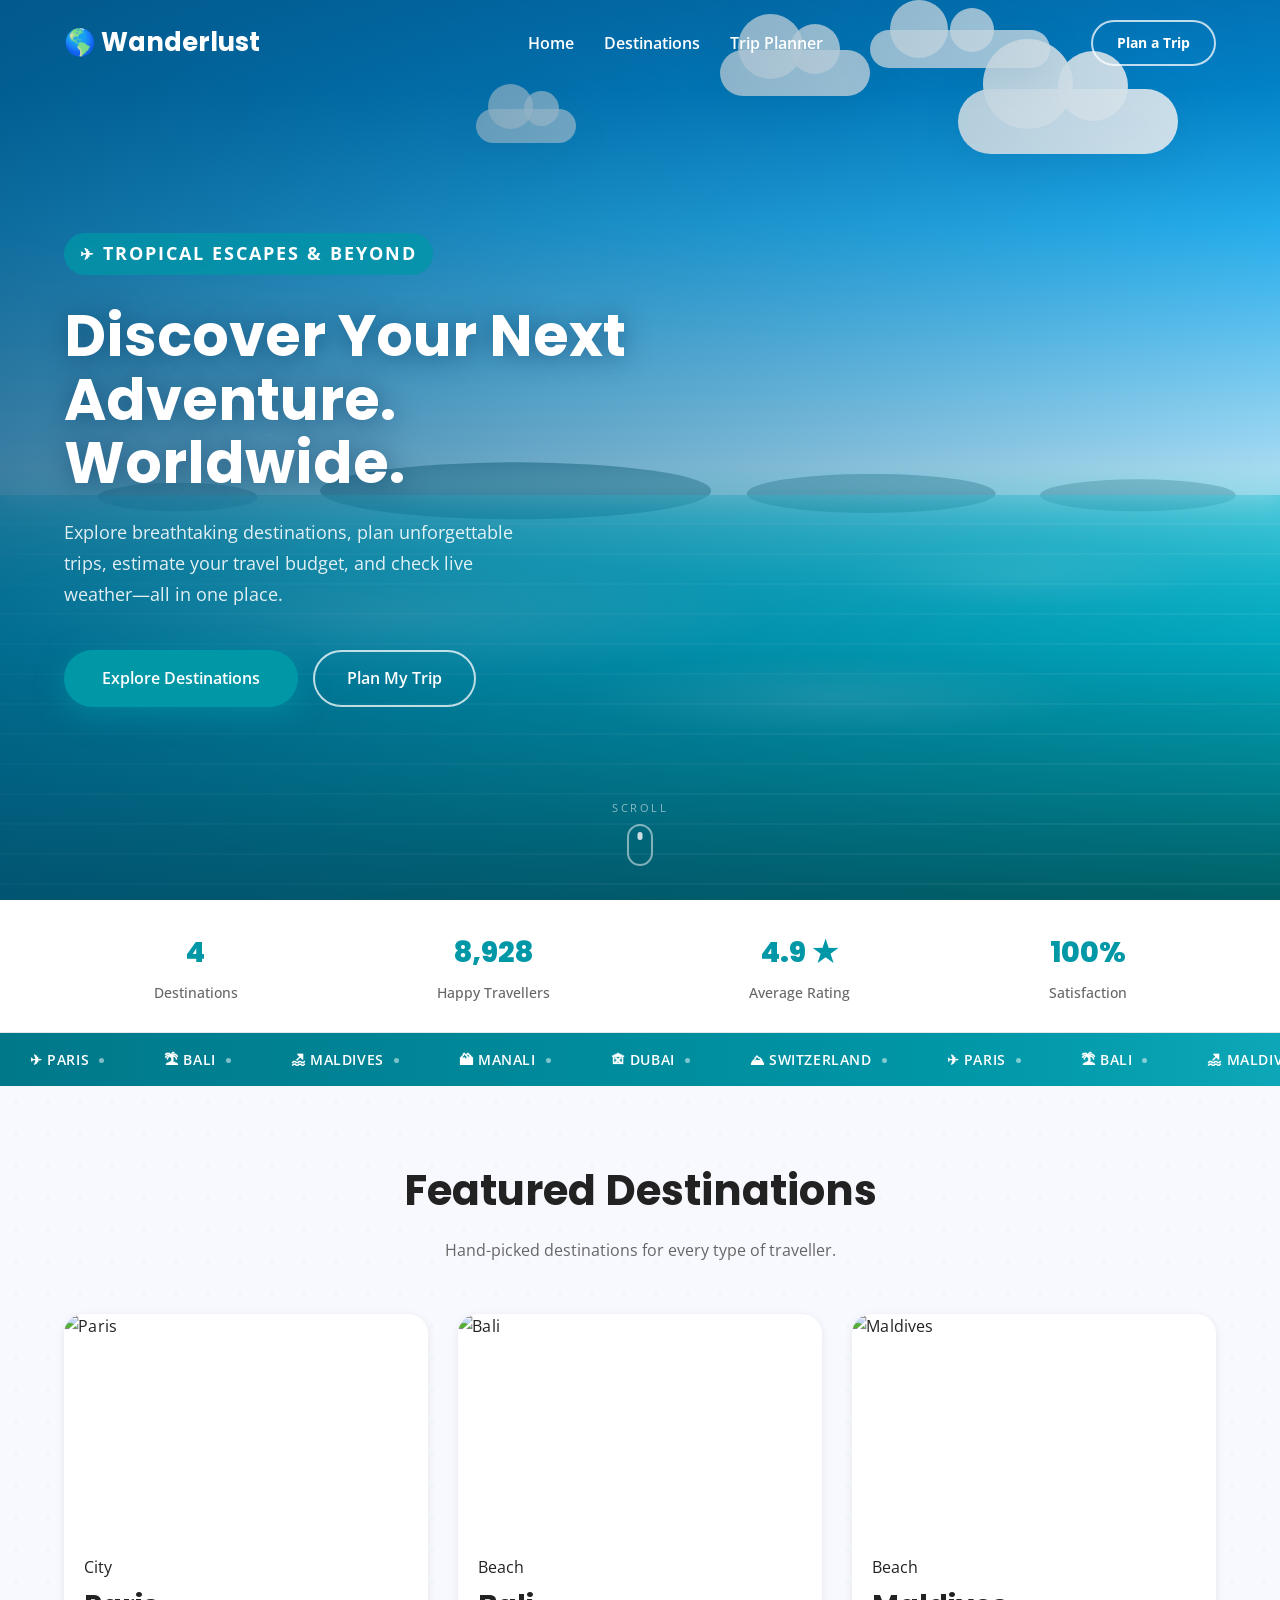
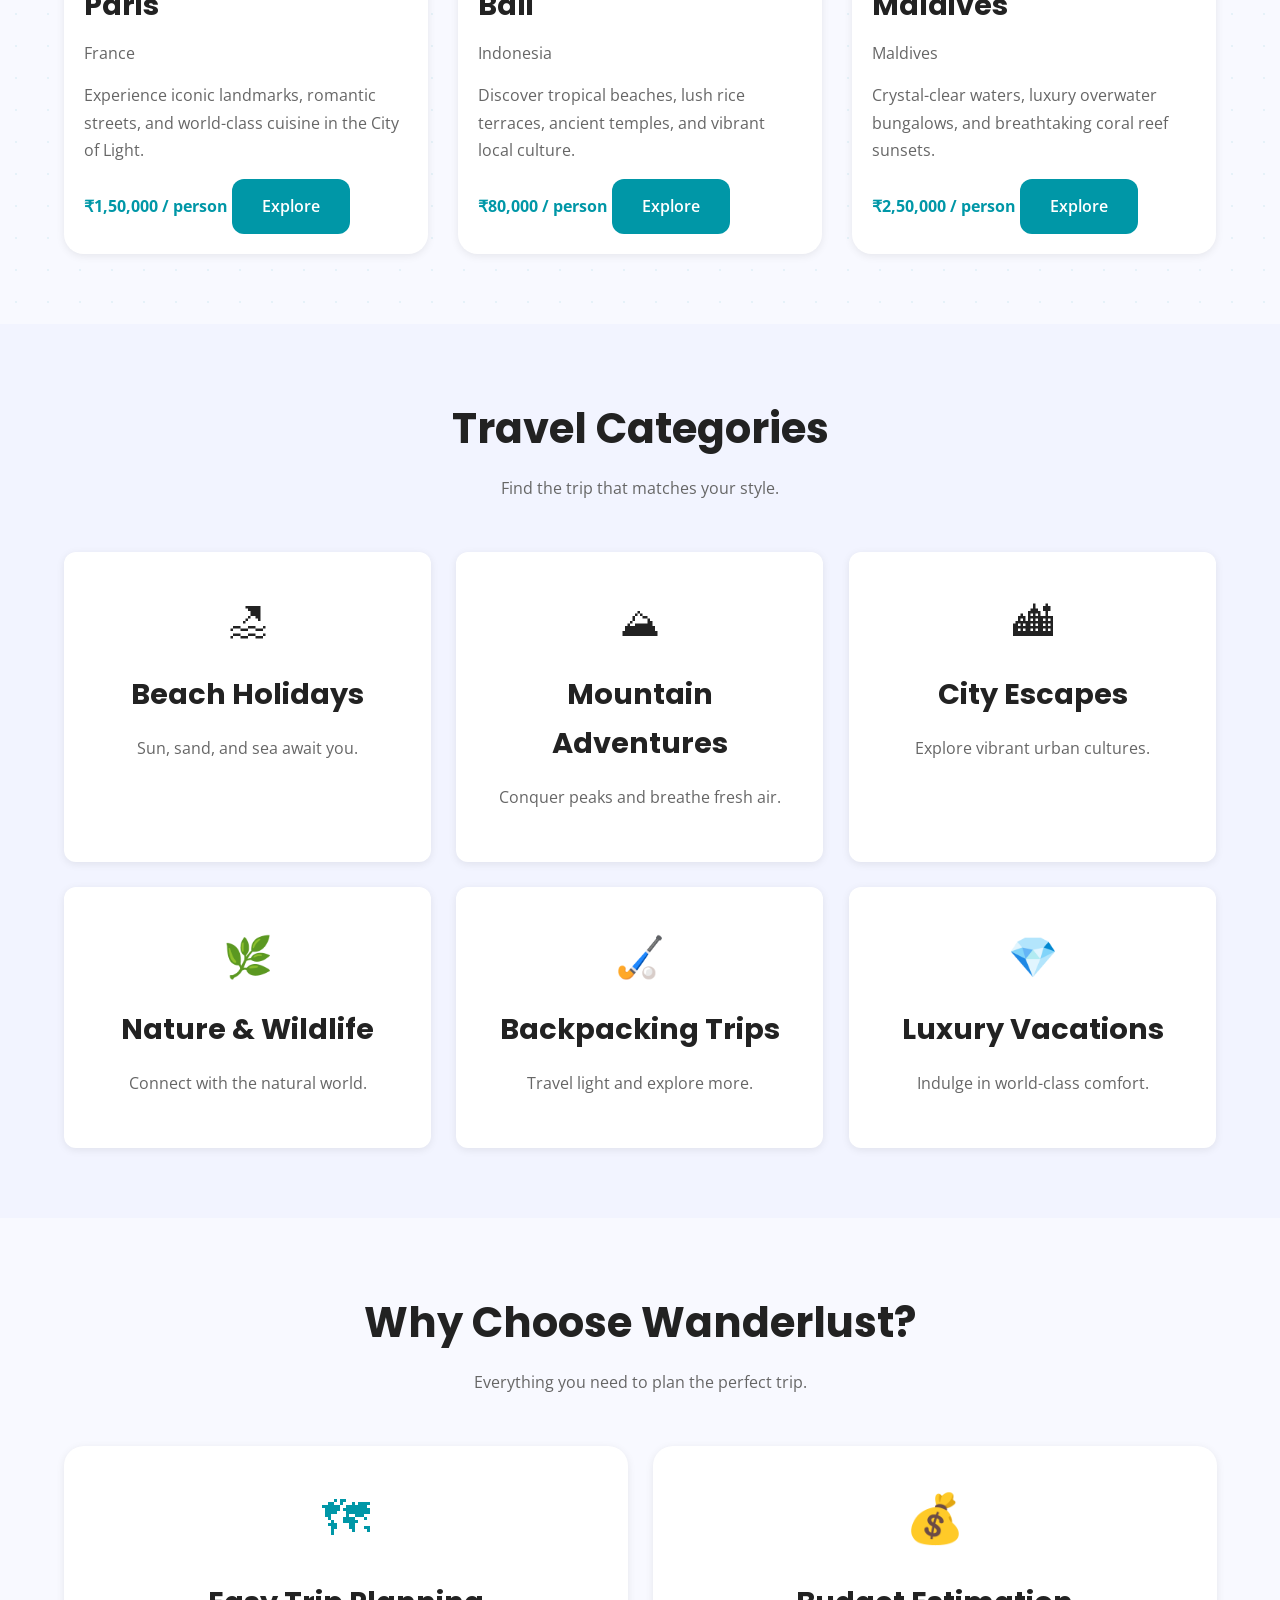
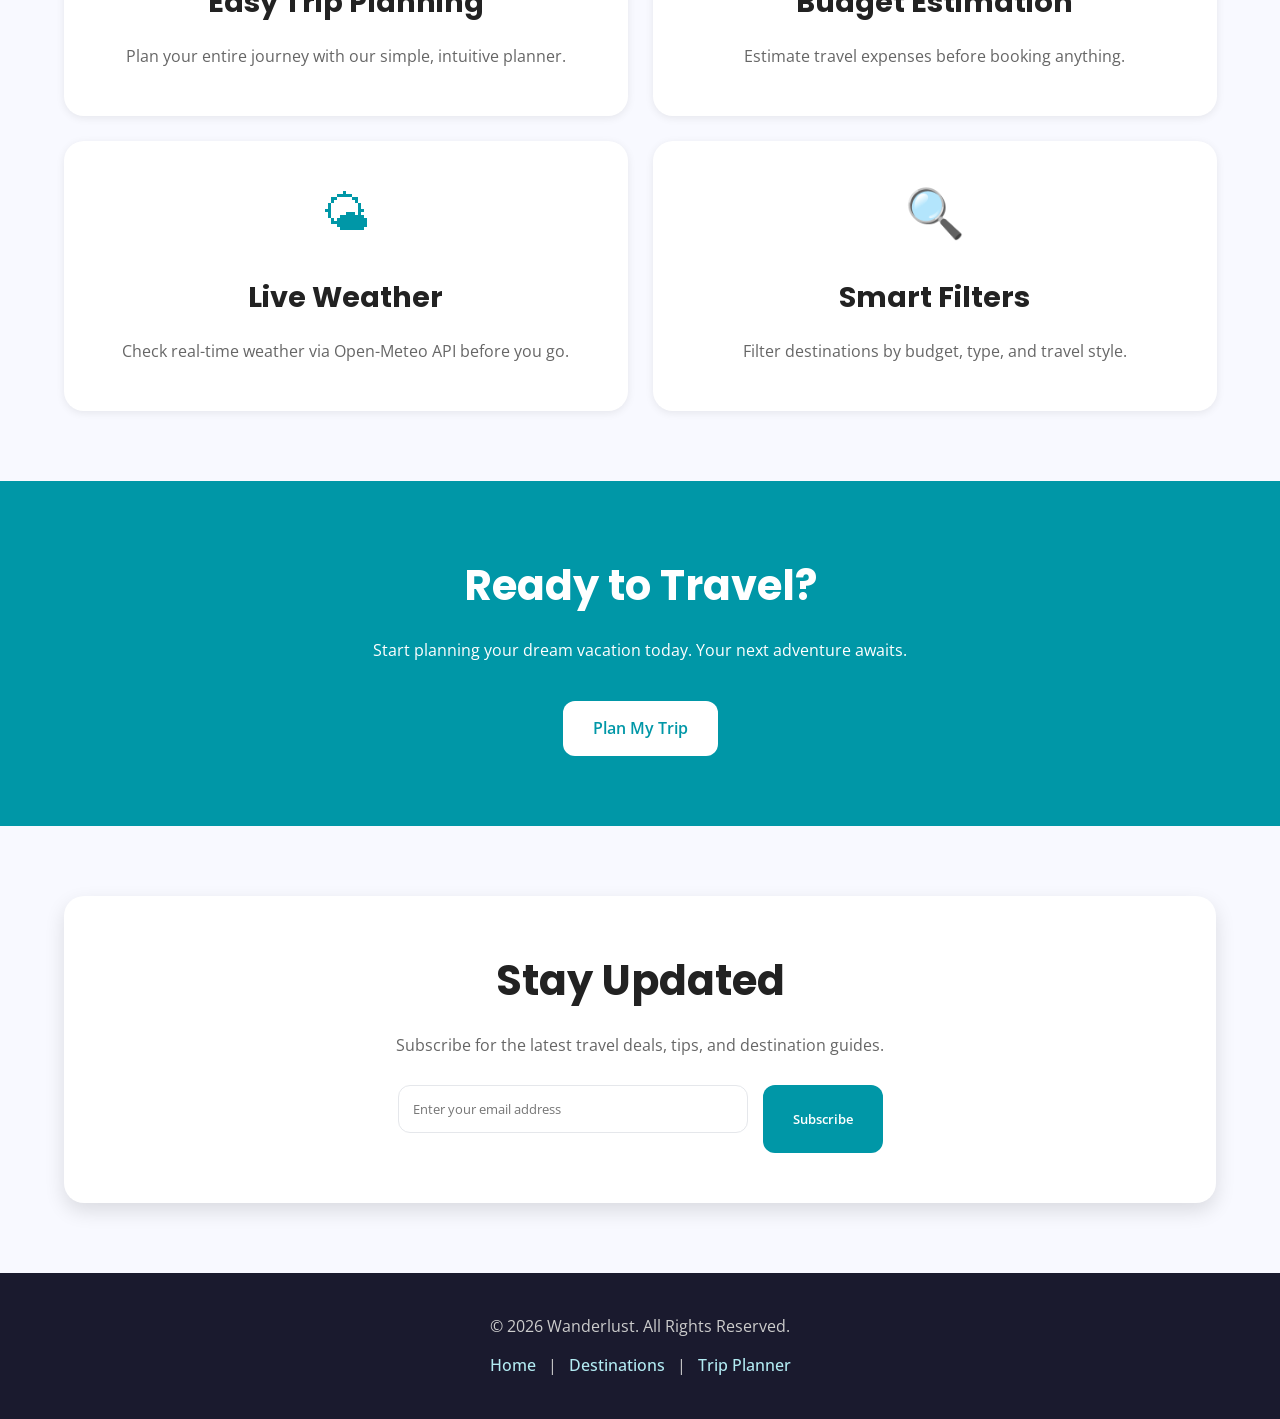
==== commit ecf28777: "Remove destination details page and references Co-authored-by: Copilot App <223556219+Copilot@users." ====
--- a/index.html
+++ b/index.html
@@ -18,7 +18,6 @@
         <ul class="nav-links" id="navLinks">
             <li><a href="index.html">Home</a></li>
             <li><a href="destinations.html">Destinations</a></li>
-            <li><a href="destination.html">Details</a></li>
             <li><a href="planner.html">Trip Planner</a></li>
         </ul>
         <div class="nav-actions">
@@ -188,7 +187,6 @@
         <nav>
             <a href="index.html">Home</a> |
             <a href="destinations.html">Destinations</a> |
-            <a href="destination.html">Destination Details</a> |
             <a href="planner.html">Trip Planner</a>
         </nav>
     </div>
